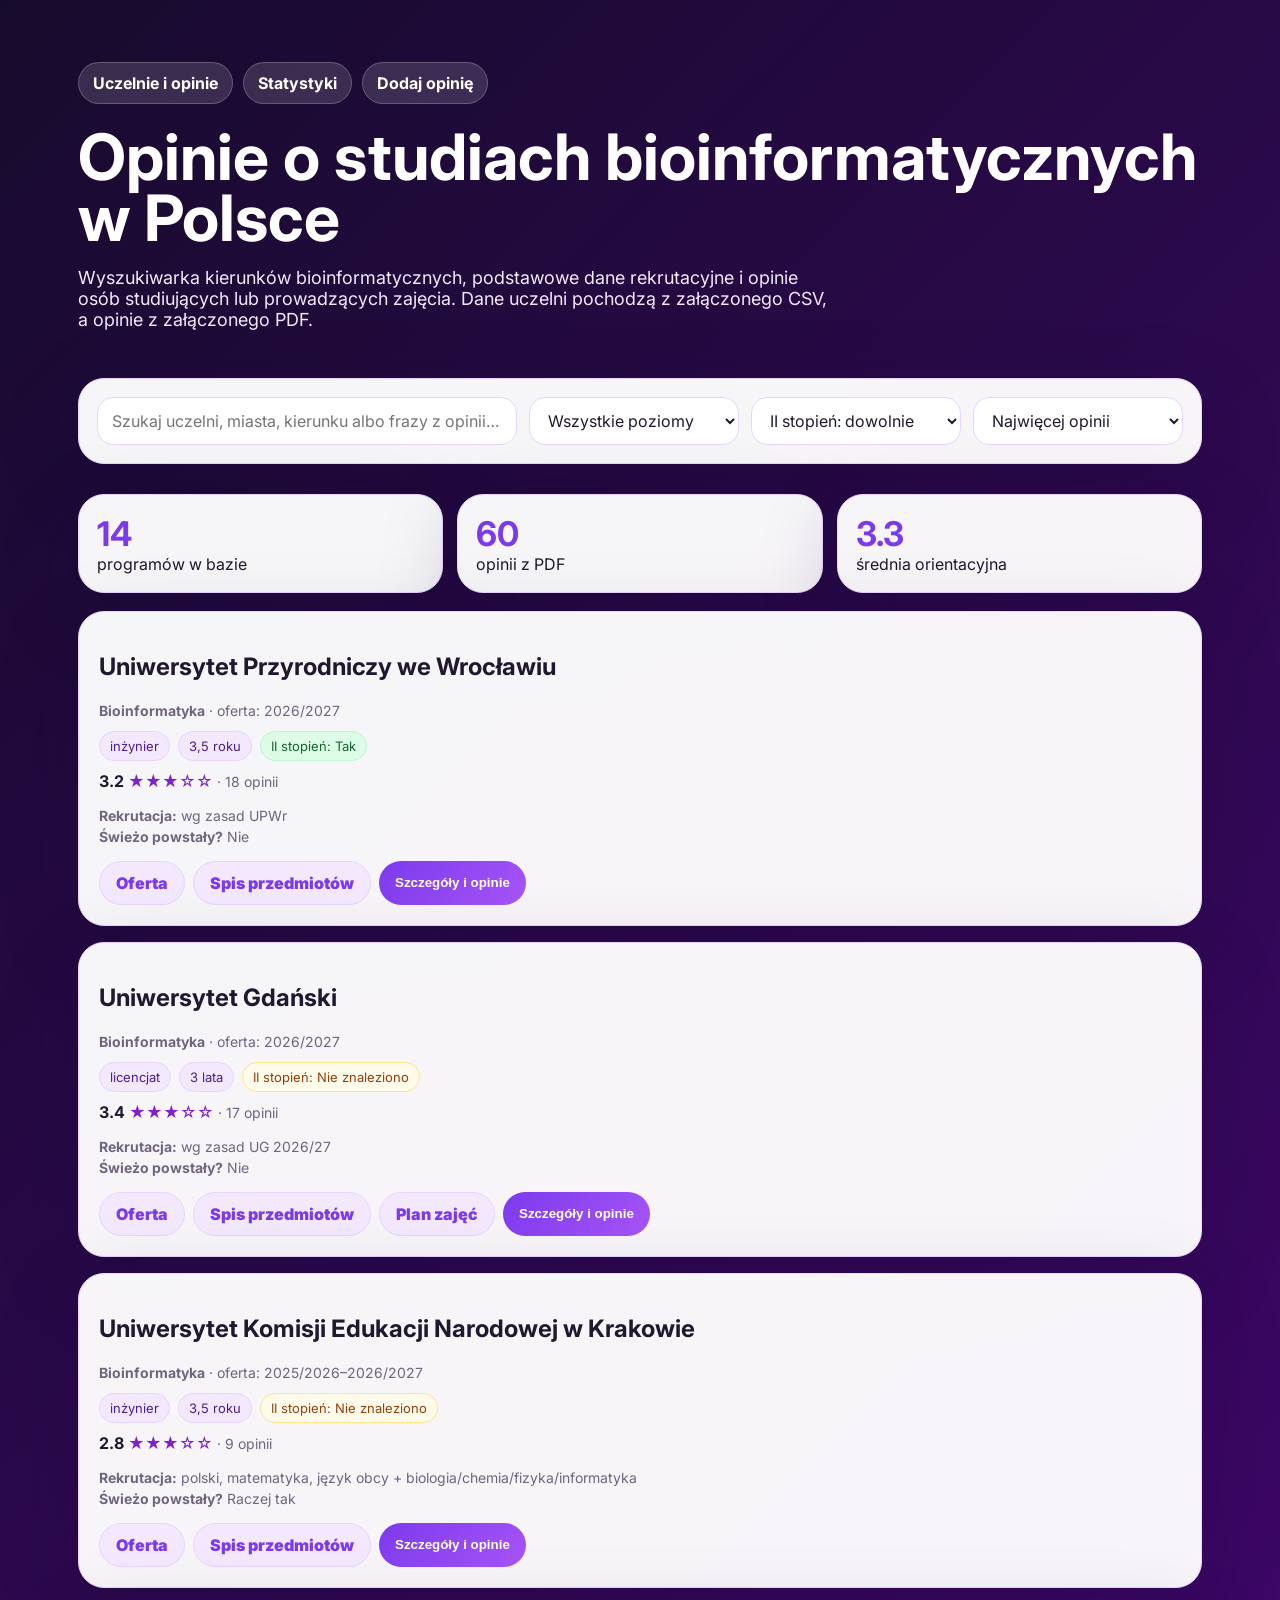
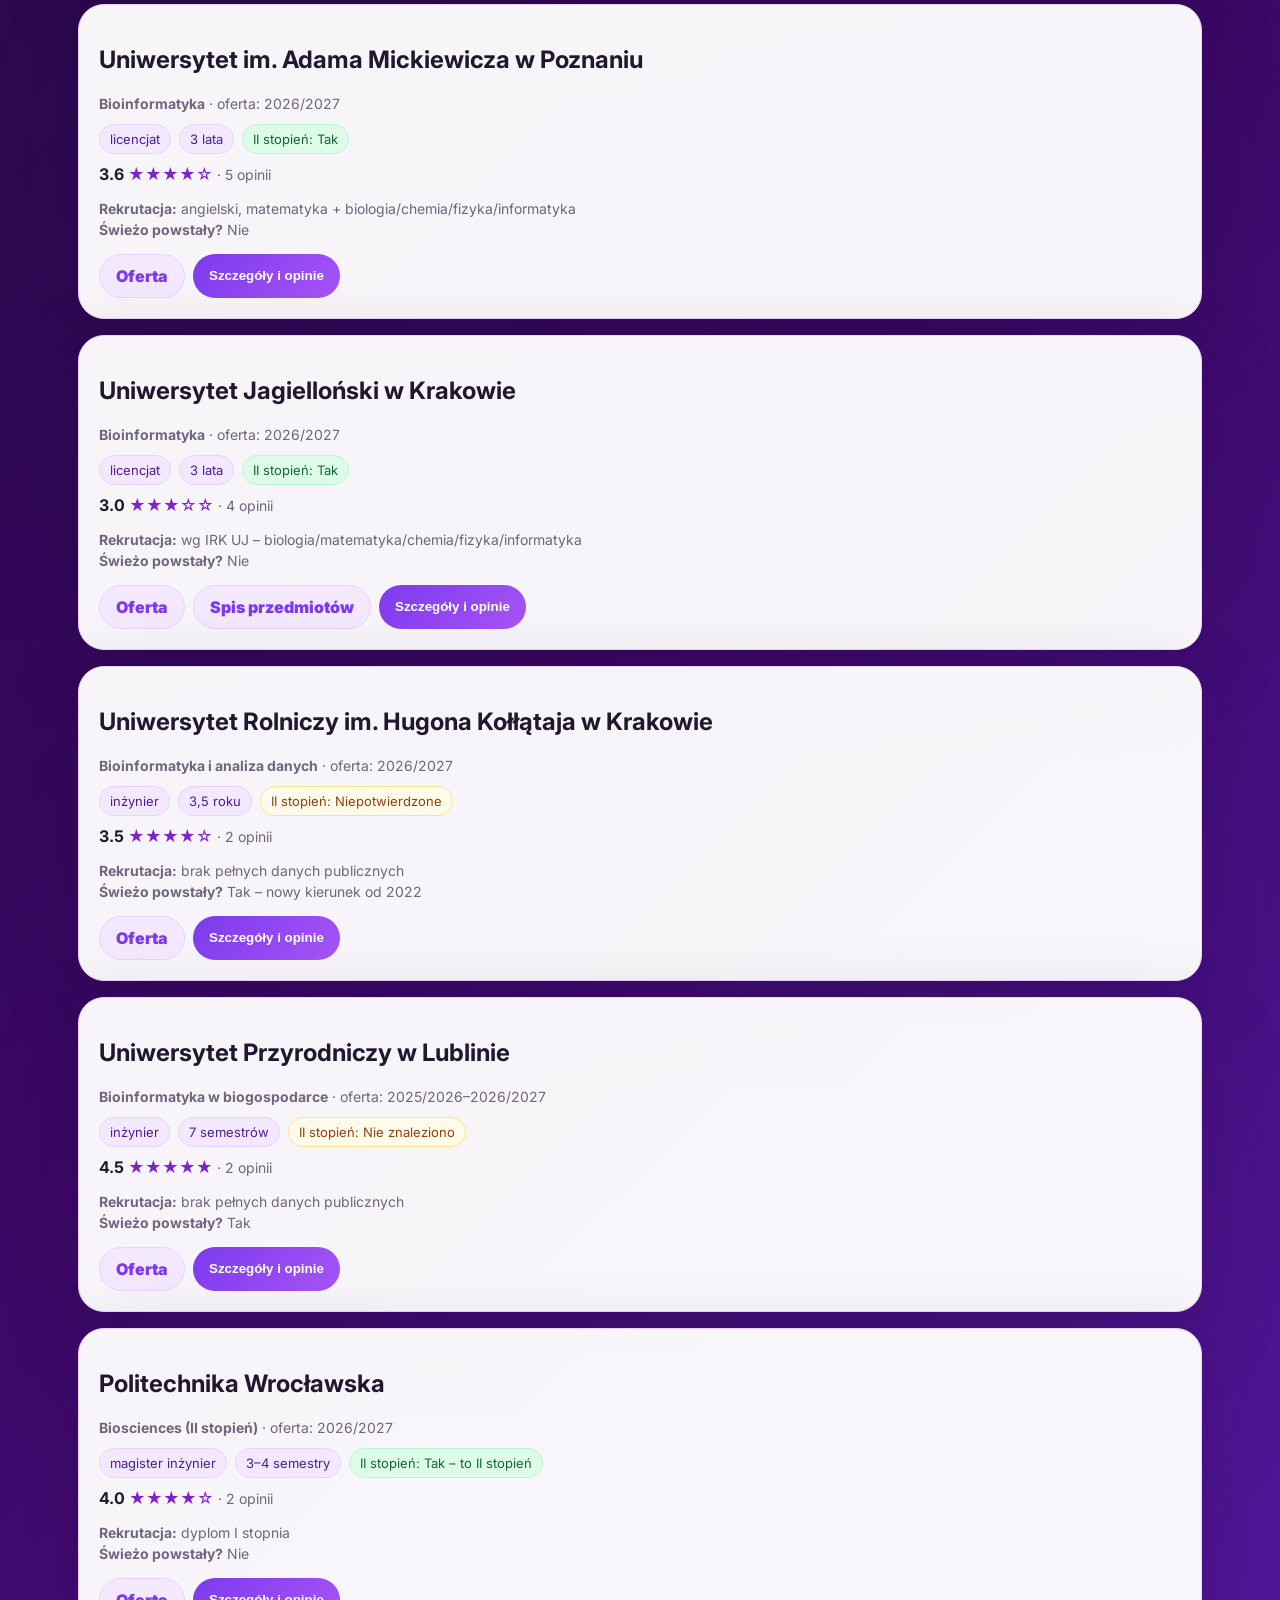
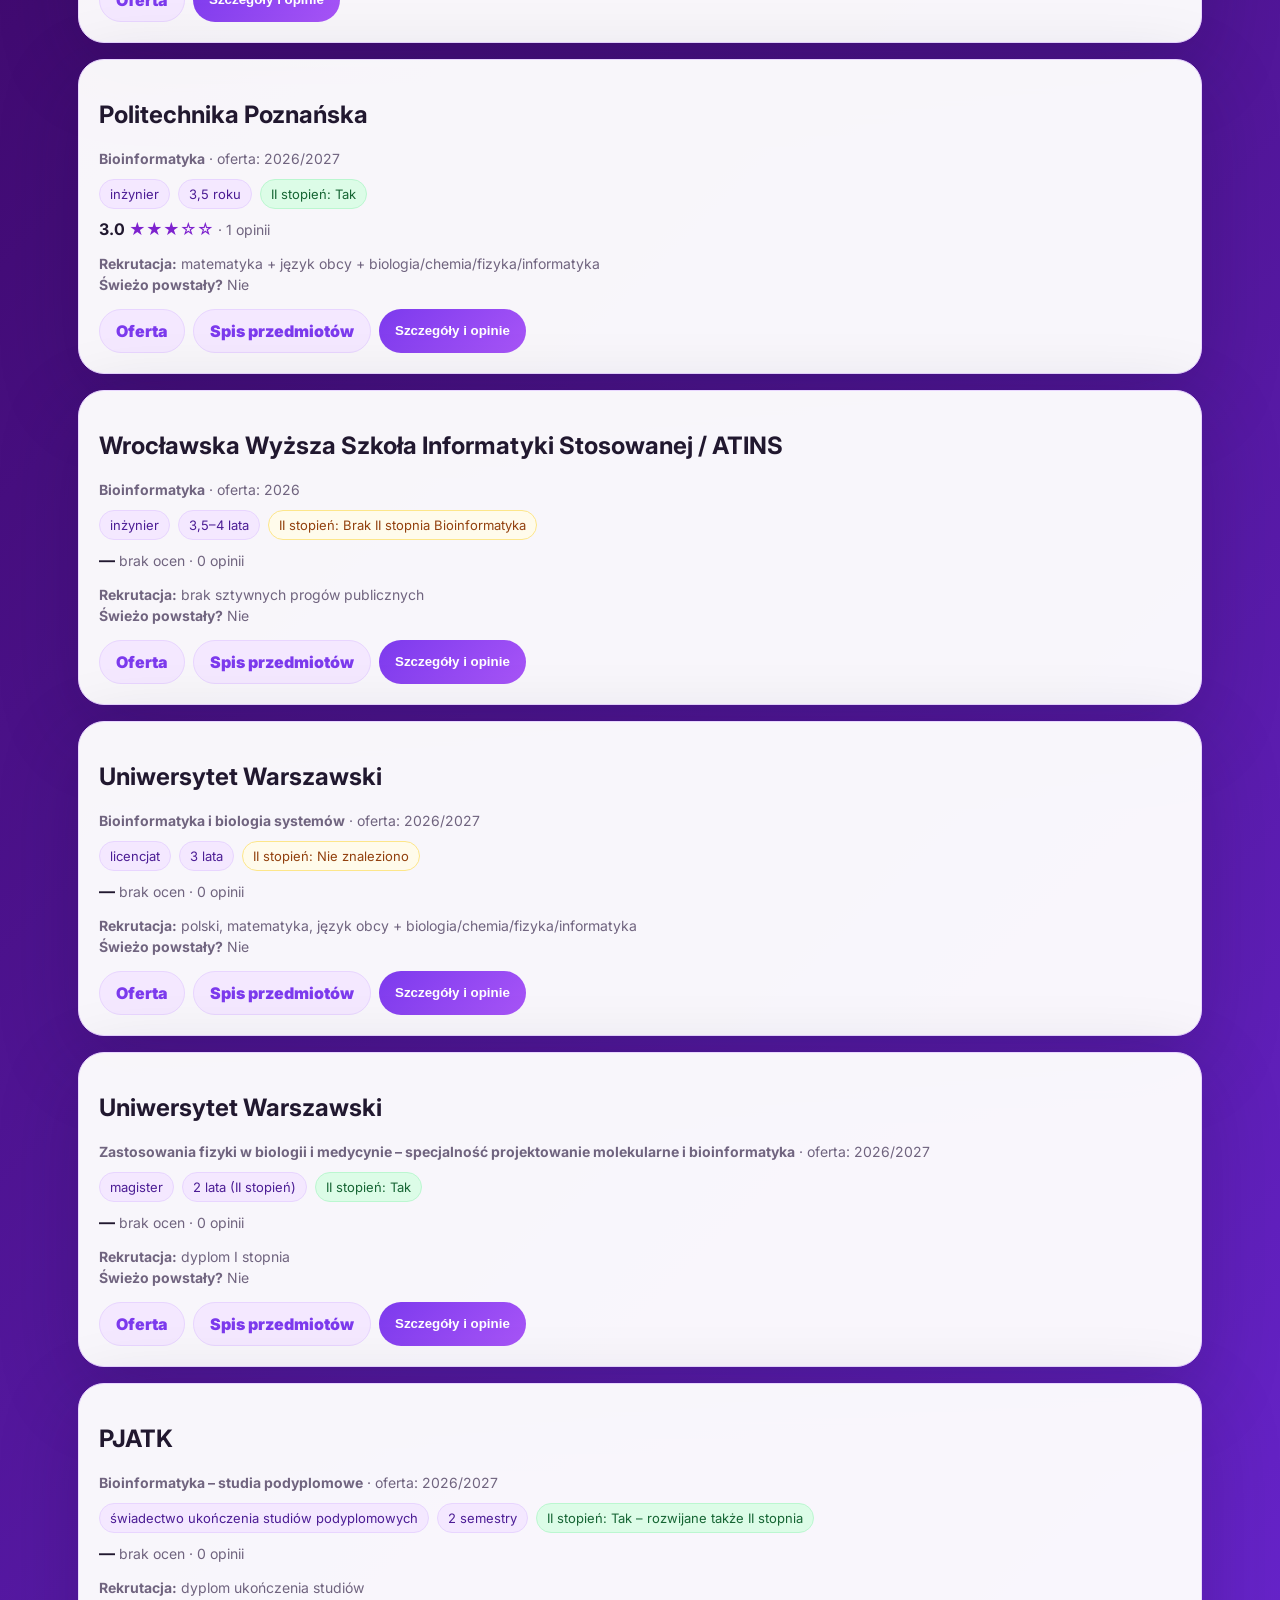
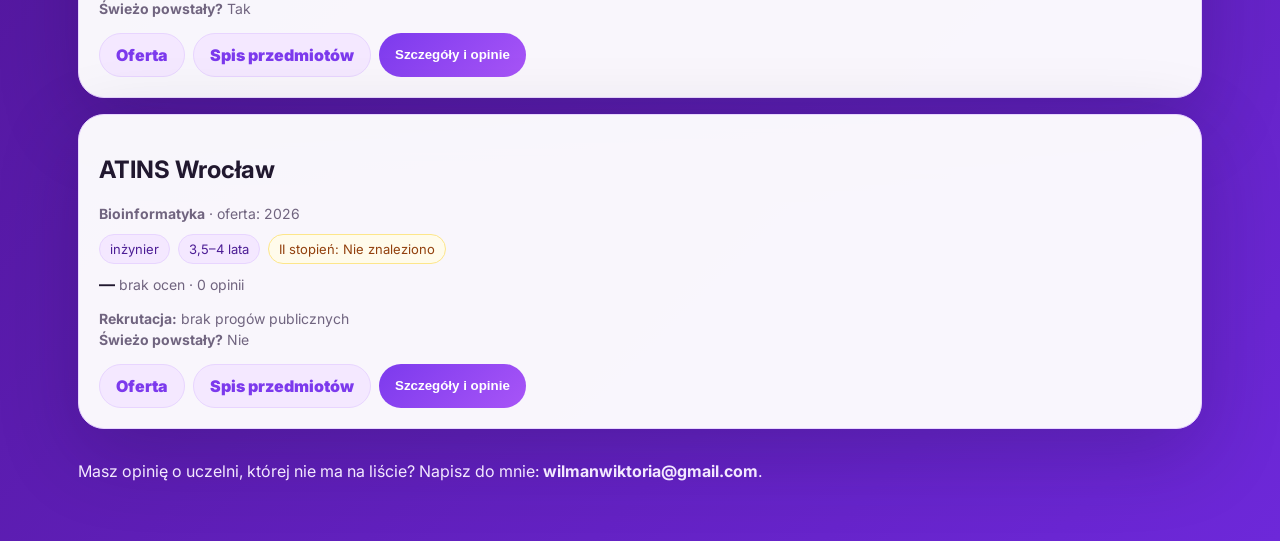
==== docs/index.html @ d1dfbd6d "Add files via upload" ====
<!doctype html><html lang="pl"><head><meta charset="utf-8"><meta name="viewport" content="width=device-width,initial-scale=1"><title>Opinie o bioinformatyce w Polsce</title><link rel="preconnect" href="https://fonts.googleapis.com"><link rel="preconnect" href="https://fonts.gstatic.com" crossorigin><link href="https://fonts.googleapis.com/css2?family=Inter:wght@400;700;800;900&display=swap" rel="stylesheet"><style>
:root{--bg:#170b2d;--bg2:#241044;--card:#fff;--text:#21182f;--muted:#70647f;--primary:#7c3aed;--primary2:#a855f7;--soft:#f4e8ff;--soft2:#ead5ff;--border:#e8d5ff;--good:#166534;--warn:#92400e}*{box-sizing:border-box}body{margin:0;font-family:Inter,system-ui,-apple-system,Segoe UI,sans-serif;background:linear-gradient(135deg,var(--bg),#3b0764 42%,#6d28d9);color:var(--text)}a{color:var(--primary);font-weight:700;text-decoration:none}a:hover{text-decoration:underline}.wrap{max-width:1160px;margin:0 auto;padding:28px 18px}.hero{color:white;padding:34px 0 18px}.nav{display:flex;gap:10px;flex-wrap:wrap;align-items:center;margin-bottom:22px}.nav a{color:white;background:rgba(255,255,255,.14);border:1px solid rgba(255,255,255,.22);padding:10px 14px;border-radius:999px}.hero h1{font-size:clamp(32px,6vw,64px);line-height:.96;margin:0 0 14px}.hero p{max-width:760px;color:#f3e8ff;font-size:18px}.panel,.card{background:rgba(255,255,255,.96);border:1px solid var(--border);box-shadow:0 24px 80px rgba(24,8,48,.22);border-radius:26px}.panel{padding:18px;margin:12px 0 18px}.filters{display:grid;grid-template-columns:2fr 1fr 1fr 1fr;gap:12px}input,select,textarea{width:100%;border:1px solid var(--border);border-radius:16px;padding:12px 14px;background:white;color:var(--text);font:inherit}label{font-weight:800;margin:14px 0 6px;display:block}.btn,button{border:0;border-radius:999px;padding:11px 16px;background:linear-gradient(135deg,var(--primary),var(--primary2));color:white;font-weight:900;cursor:pointer}.ghost{background:var(--soft);color:var(--primary);border:1px solid var(--border)}.grid{display:grid;grid-template-columns:repeat(3,1fr);gap:14px}.stat{padding:18px}.stat b{font-size:34px;color:var(--primary)}.cards{display:grid;gap:16px}.card{padding:20px}.meta{display:flex;gap:8px;flex-wrap:wrap;margin:10px 0}.pill{background:var(--soft);border:1px solid var(--border);border-radius:999px;padding:6px 10px;font-size:13px;color:#4c1d95}.good{color:var(--good);background:#dcfce7;border-color:#bbf7d0}.warn{color:var(--warn);background:#fffbeb;border-color:#fde68a}.small{color:var(--muted);font-size:14px;line-height:1.45}.links{display:flex;gap:8px;flex-wrap:wrap;margin-top:12px}.details{display:none;margin-top:14px;border-top:1px dashed var(--border);padding-top:14px}.review{background:#faf5ff;border:1px solid var(--border);border-radius:18px;padding:14px;margin:10px 0}.review p{white-space:pre-wrap;line-height:1.55}.stars{color:#7e22ce}.empty{padding:24px;text-align:center;color:var(--muted)}table{width:100%;border-collapse:collapse;background:white;border-radius:18px;overflow:hidden}td,th{padding:10px;border-bottom:1px solid var(--border);text-align:left;vertical-align:top}.notice{background:#faf5ff;border:1px solid var(--border);border-radius:18px;padding:14px;line-height:1.5}.footer{color:#f3e8ff;margin:32px 0}@media(max-width:820px){.filters,.grid{grid-template-columns:1fr}.hero h1{font-size:38px}}
</style></head><body><div class="wrap"><header class="hero"><nav class="nav"><a href="index.html">Uczelnie i opinie</a><a href="stats.html">Statystyki</a><a href="submit.html">Dodaj opinię</a></nav><h1>Opinie o studiach bioinformatycznych w Polsce</h1><p>Wyszukiwarka kierunków bioinformatycznych, podstawowe dane rekrutacyjne i opinie osób studiujących lub prowadzących zajęcia. Dane uczelni pochodzą z załączonego CSV, a opinie z załączonego PDF.</p></header><section class="panel"><div class="filters"><input id="q" placeholder="Szukaj uczelni, miasta, kierunku albo frazy z opinii…"><select id="level"><option value="">Wszystkie poziomy</option><option>licencjat</option><option>inżynier</option><option>magister</option><option>podyplomowe</option></select><select id="second"><option value="">II stopień: dowolnie</option><option value="tak">Jest II stopień</option><option value="nie">Brak / nie znaleziono</option></select><select id="sort"><option value="reviews">Najwięcej opinii</option><option value="rating">Najwyższa średnia</option><option value="name">Alfabetycznie</option></select></div></section><section class="grid" id="top"></section><section class="cards" id="cards"></section><footer class="footer">Masz opinię o uczelni, której nie ma na liście? Napisz do mnie: <strong>wilmanwiktoria@gmail.com</strong>.</footer></div><script>
const $=s=>document.querySelector(s);let universities=[],reviews=[];
function stars(n){if(!n)return '<span class=small>brak ocen</span>';return '<span class=stars>'+Array.from({length:5},(_,i)=>i<Math.round(n)?'★':'☆').join('')+'</span>'}
function isSecond(v){return String(v||'').toLowerCase().startsWith('tak')}
function link(url,label){return url?`<a class="btn ghost" target="_blank" rel="noopener" href="${url}">${label}</a>`:''}
function statsFor(u){let aliases=[u.Uczelnia]; if(u.Uczelnia.includes('ATINS')) aliases.push('ATINS Wrocław','Wrocławska Wyższa Szkoła Informatyki Stosowanej / ATINS'); if(u.Uczelnia==='PJATK') aliases.push('Podyplomowe PJATK'); const items=reviews.filter(r=>aliases.includes(r.university)); const nums=items.map(x=>Number(x.rating)).filter(Boolean); return {items, avg: nums.length?nums.reduce((a,b)=>a+b,0)/nums.length:null}}
function renderStats(){const rs=reviews.map(x=>Number(x.rating)).filter(Boolean);const avg=rs.length?(rs.reduce((a,b)=>a+b,0)/rs.length).toFixed(1):'—';$('#top').innerHTML=`<div class="panel stat"><b>${universities.length}</b><br>programów w bazie</div><div class="panel stat"><b>${reviews.length}</b><br>opinii z PDF</div><div class="panel stat"><b>${avg}</b><br>średnia orientacyjna</div>`}
function render(){const q=$('#q').value.toLowerCase().trim(), lvl=$('#level').value.toLowerCase(), sec=$('#second').value, sort=$('#sort').value;let list=universities.map(u=>({...u,_stats:statsFor(u)})).filter(u=>{const text=JSON.stringify(u).toLowerCase()+' '+u._stats.items.map(r=>r.comment).join(' ').toLowerCase();if(q&&!text.includes(q))return false;if(lvl&&!String(u['Tytuł po ukończeniu']).toLowerCase().includes(lvl)&&!String(u['Pełny tytuł kierunku']).toLowerCase().includes(lvl))return false;if(sec==='tak'&&!isSecond(u['Czy jest II stopień na tej samej uczelni?']))return false;if(sec==='nie'&&isSecond(u['Czy jest II stopień na tej samej uczelni?']))return false;return true});list.sort((a,b)=>sort==='name'?a.Uczelnia.localeCompare(b.Uczelnia,'pl'):sort==='rating'?((b._stats.avg||0)-(a._stats.avg||0)):b._stats.items.length-a._stats.items.length);$('#cards').innerHTML=list.length?list.map(card).join(''):'<div class="panel empty">Brak wyników dla tych filtrów.</div>';document.querySelectorAll('[data-toggle]').forEach(btn=>btn.onclick=()=>{const el=document.getElementById(btn.dataset.toggle);el.style.display=el.style.display==='block'?'none':'block'})}
function card(u){const st=u._stats,id='d-'+u.id;return `<article class="card"><h2>${u.Uczelnia}</h2><div class="small"><b>${u['Pełny tytuł kierunku']||'—'}</b> · oferta: ${u['Rok oferty']||'—'}</div><div class="meta"><span class="pill">${u['Tytuł po ukończeniu']||'—'}</span><span class="pill">${u['Czas trwania']||'—'}</span><span class="pill ${isSecond(u['Czy jest II stopień na tej samej uczelni?'])?'good':'warn'}">II stopień: ${u['Czy jest II stopień na tej samej uczelni?']||'—'}</span></div><div><b>${st.avg?st.avg.toFixed(1):'—'}</b> ${stars(st.avg)} <span class="small">· ${st.items.length} opinii</span></div><p class="small"><b>Rekrutacja:</b> ${u['Wymagane przedmioty maturalne / rekrutacja']||'—'}<br><b>Świeżo powstały?</b> ${u['Czy kierunek świeżo-powstały?']||'—'}</p><div class="links">${link(u['Link do pełnej oferty'],'Oferta')}${link(u['Link do spisu przedmiotów'],'Spis przedmiotów')}${link(u['Link do planu zajęć'],'Plan zajęć')}<button data-toggle="${id}">Szczegóły i opinie</button></div><div class="details" id="${id}"><table><tr><th>Czas trwania</th><td>${u['Czas trwania']||'—'}</td></tr><tr><th>Tytuł po ukończeniu</th><td>${u['Tytuł po ukończeniu']||'—'}</td></tr><tr><th>Przedmioty maturalne / rekrutacja</th><td>${u['Wymagane przedmioty maturalne / rekrutacja']||'—'}</td></tr></table>${st.items.length?st.items.map(r=>`<div class="review"><strong>${r.rating||'—'}/5</strong> <span class="small">${r.year?'· '+r.year:''} ${r.level?'· '+r.level:''}</span><p>${r.comment}</p></div>`).join(''):'<p class="small">Brak opinii — dodaj pierwszą.</p>'}</div></article>`}
async function init(){const [u,r]=await Promise.all([fetch('universities.json').then(x=>x.json()),fetch('reviews.json').then(x=>x.json())]);universities=u.universities||[];reviews=r.reviews||[];renderStats();render();['q','level','second','sort'].forEach(id=>$('#'+id).addEventListener('input',render))}init().catch(e=>{$('#cards').innerHTML='<div class="panel empty">Nie udało się wczytać danych. Uruchom przez GitHub Pages albo lokalny serwer.</div>';console.error(e)});
</script></body></html>
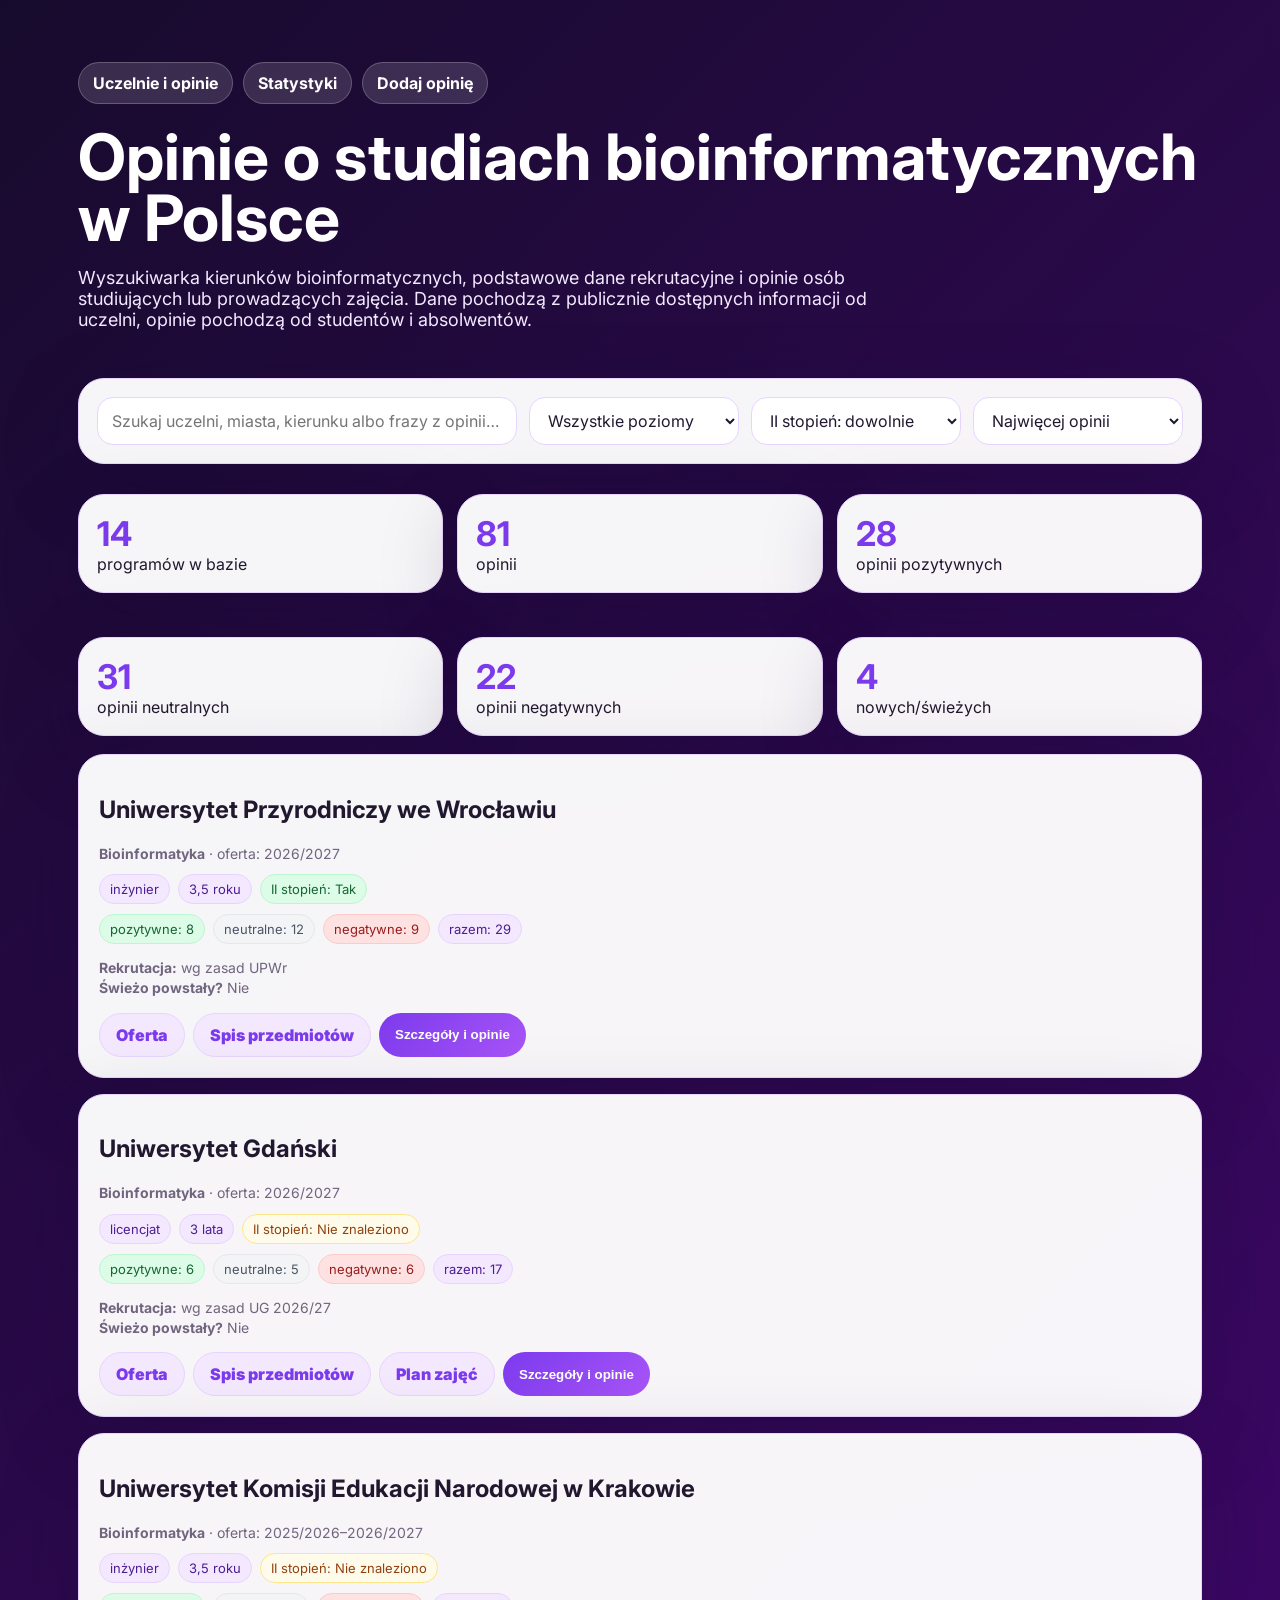
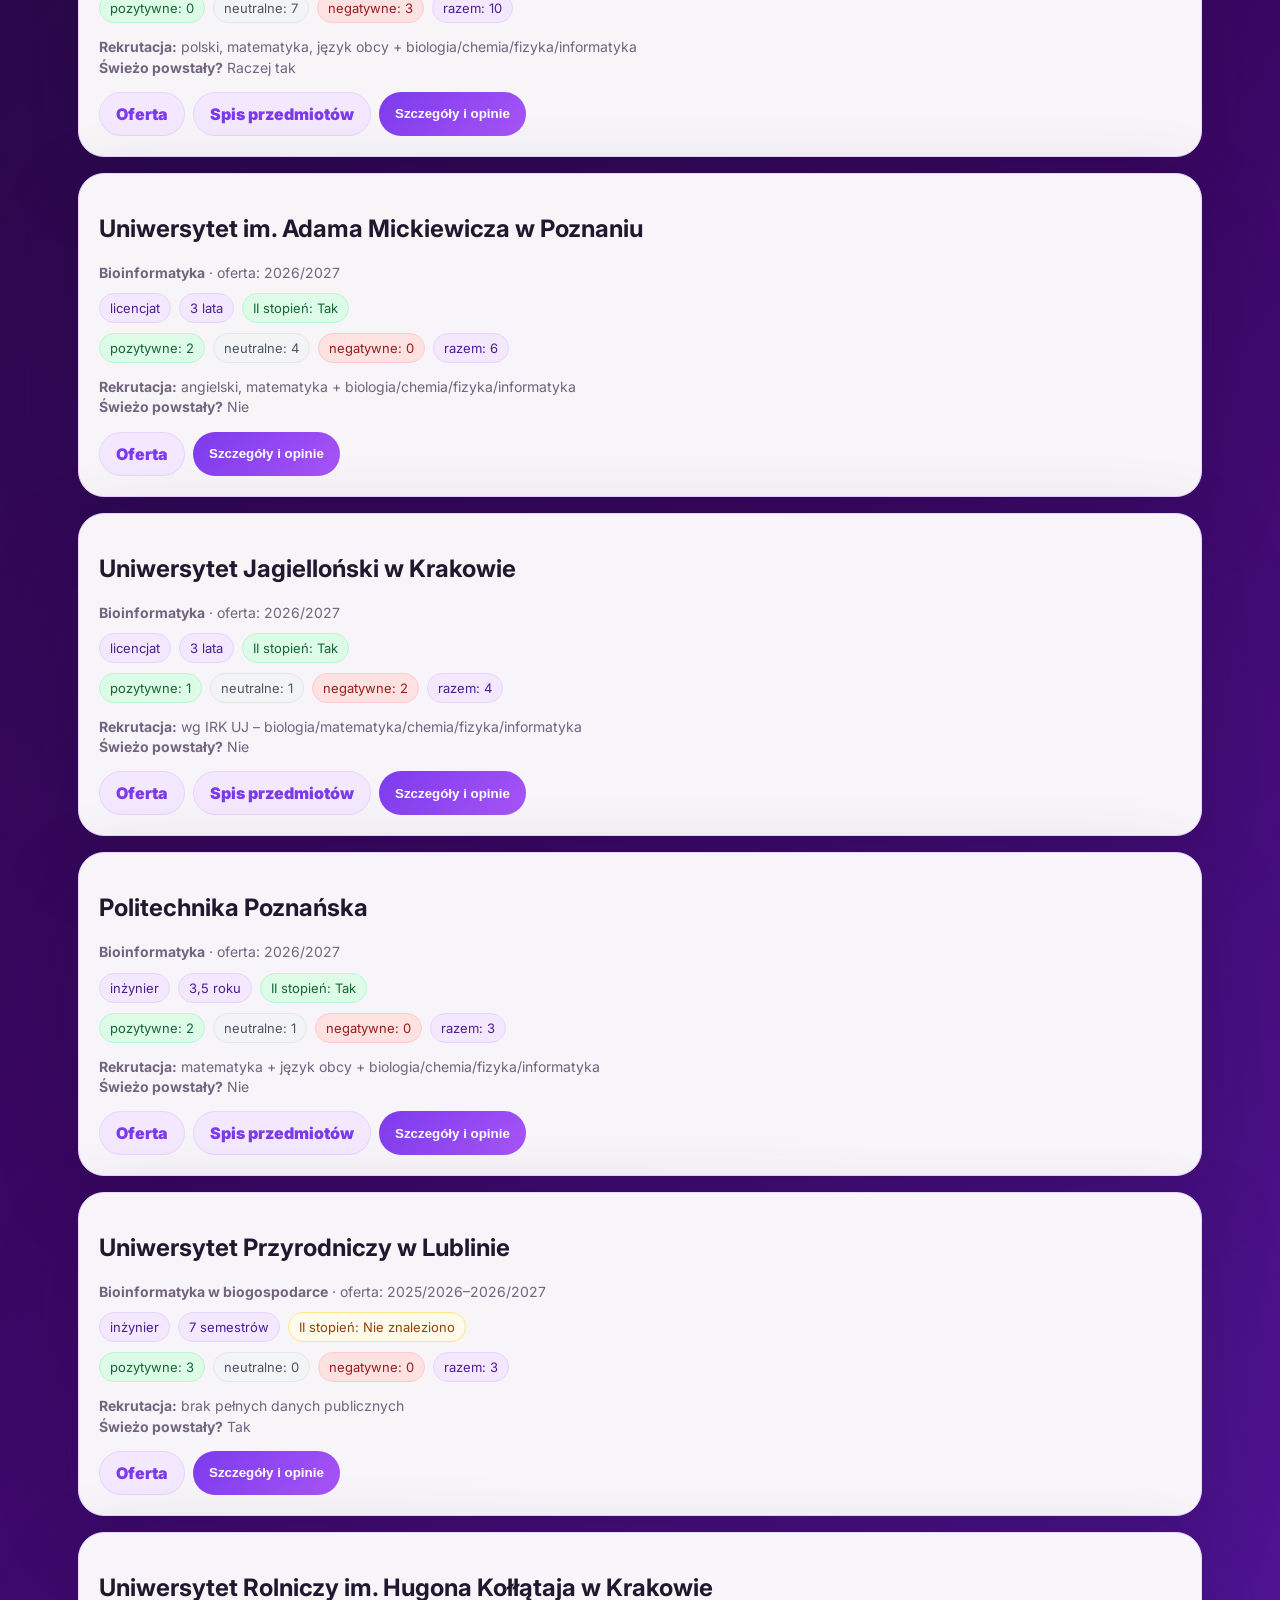
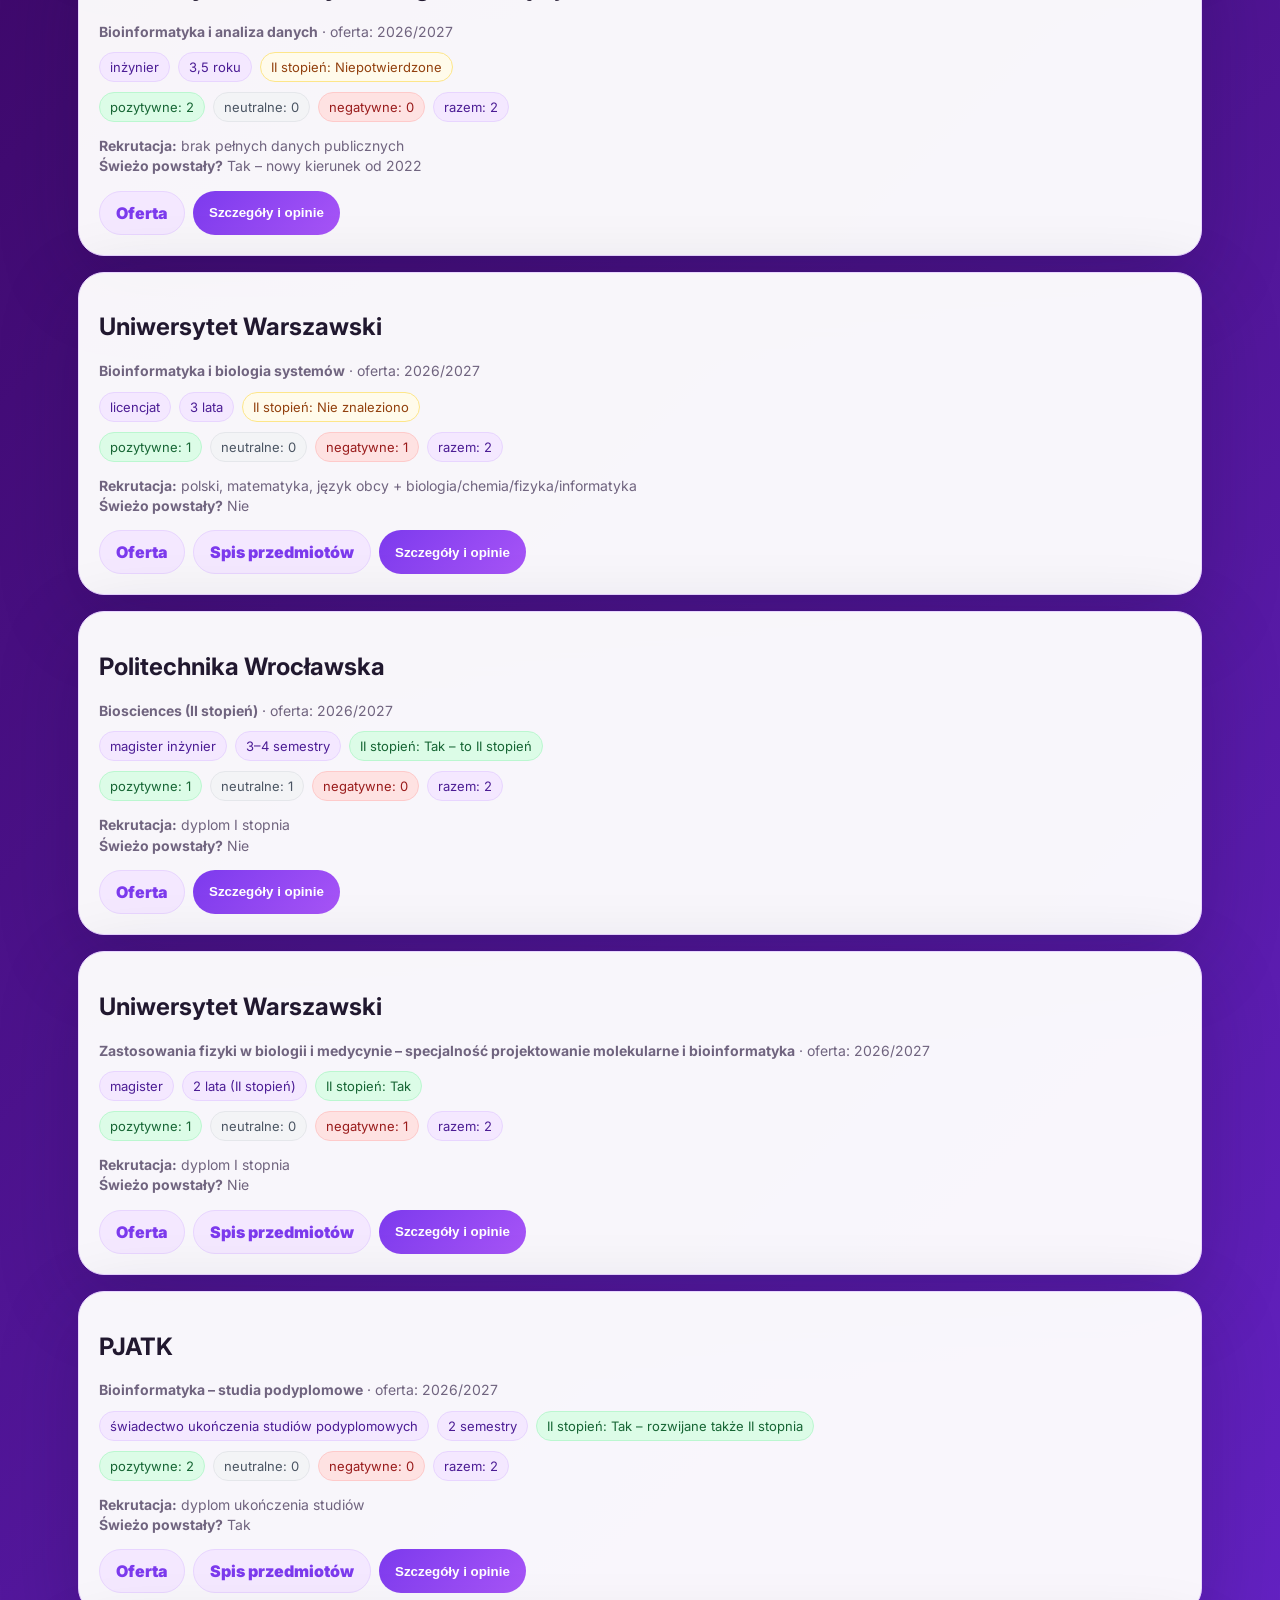
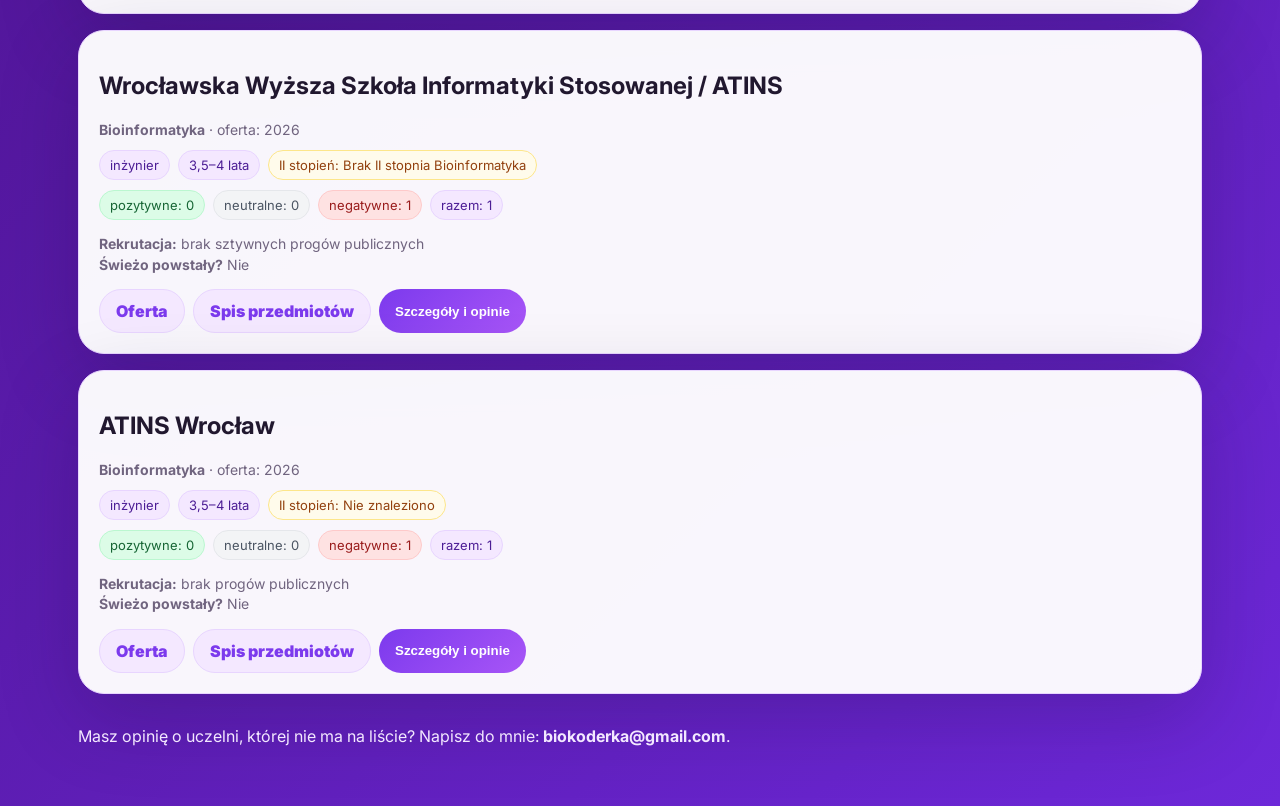
==== commit 35470aff: "Add files via upload" ====
--- a/docs/index.html
+++ b/docs/index.html
@@ -1,13 +1,15 @@
 <!doctype html><html lang="pl"><head><meta charset="utf-8"><meta name="viewport" content="width=device-width,initial-scale=1"><title>Opinie o bioinformatyce w Polsce</title><link rel="preconnect" href="https://fonts.googleapis.com"><link rel="preconnect" href="https://fonts.gstatic.com" crossorigin><link href="https://fonts.googleapis.com/css2?family=Inter:wght@400;700;800;900&display=swap" rel="stylesheet"><style>
-:root{--bg:#170b2d;--bg2:#241044;--card:#fff;--text:#21182f;--muted:#70647f;--primary:#7c3aed;--primary2:#a855f7;--soft:#f4e8ff;--soft2:#ead5ff;--border:#e8d5ff;--good:#166534;--warn:#92400e}*{box-sizing:border-box}body{margin:0;font-family:Inter,system-ui,-apple-system,Segoe UI,sans-serif;background:linear-gradient(135deg,var(--bg),#3b0764 42%,#6d28d9);color:var(--text)}a{color:var(--primary);font-weight:700;text-decoration:none}a:hover{text-decoration:underline}.wrap{max-width:1160px;margin:0 auto;padding:28px 18px}.hero{color:white;padding:34px 0 18px}.nav{display:flex;gap:10px;flex-wrap:wrap;align-items:center;margin-bottom:22px}.nav a{color:white;background:rgba(255,255,255,.14);border:1px solid rgba(255,255,255,.22);padding:10px 14px;border-radius:999px}.hero h1{font-size:clamp(32px,6vw,64px);line-height:.96;margin:0 0 14px}.hero p{max-width:760px;color:#f3e8ff;font-size:18px}.panel,.card{background:rgba(255,255,255,.96);border:1px solid var(--border);box-shadow:0 24px 80px rgba(24,8,48,.22);border-radius:26px}.panel{padding:18px;margin:12px 0 18px}.filters{display:grid;grid-template-columns:2fr 1fr 1fr 1fr;gap:12px}input,select,textarea{width:100%;border:1px solid var(--border);border-radius:16px;padding:12px 14px;background:white;color:var(--text);font:inherit}label{font-weight:800;margin:14px 0 6px;display:block}.btn,button{border:0;border-radius:999px;padding:11px 16px;background:linear-gradient(135deg,var(--primary),var(--primary2));color:white;font-weight:900;cursor:pointer}.ghost{background:var(--soft);color:var(--primary);border:1px solid var(--border)}.grid{display:grid;grid-template-columns:repeat(3,1fr);gap:14px}.stat{padding:18px}.stat b{font-size:34px;color:var(--primary)}.cards{display:grid;gap:16px}.card{padding:20px}.meta{display:flex;gap:8px;flex-wrap:wrap;margin:10px 0}.pill{background:var(--soft);border:1px solid var(--border);border-radius:999px;padding:6px 10px;font-size:13px;color:#4c1d95}.good{color:var(--good);background:#dcfce7;border-color:#bbf7d0}.warn{color:var(--warn);background:#fffbeb;border-color:#fde68a}.small{color:var(--muted);font-size:14px;line-height:1.45}.links{display:flex;gap:8px;flex-wrap:wrap;margin-top:12px}.details{display:none;margin-top:14px;border-top:1px dashed var(--border);padding-top:14px}.review{background:#faf5ff;border:1px solid var(--border);border-radius:18px;padding:14px;margin:10px 0}.review p{white-space:pre-wrap;line-height:1.55}.stars{color:#7e22ce}.empty{padding:24px;text-align:center;color:var(--muted)}table{width:100%;border-collapse:collapse;background:white;border-radius:18px;overflow:hidden}td,th{padding:10px;border-bottom:1px solid var(--border);text-align:left;vertical-align:top}.notice{background:#faf5ff;border:1px solid var(--border);border-radius:18px;padding:14px;line-height:1.5}.footer{color:#f3e8ff;margin:32px 0}@media(max-width:820px){.filters,.grid{grid-template-columns:1fr}.hero h1{font-size:38px}}
-</style></head><body><div class="wrap"><header class="hero"><nav class="nav"><a href="index.html">Uczelnie i opinie</a><a href="stats.html">Statystyki</a><a href="submit.html">Dodaj opinię</a></nav><h1>Opinie o studiach bioinformatycznych w Polsce</h1><p>Wyszukiwarka kierunków bioinformatycznych, podstawowe dane rekrutacyjne i opinie osób studiujących lub prowadzących zajęcia. Dane uczelni pochodzą z załączonego CSV, a opinie z załączonego PDF.</p></header><section class="panel"><div class="filters"><input id="q" placeholder="Szukaj uczelni, miasta, kierunku albo frazy z opinii…"><select id="level"><option value="">Wszystkie poziomy</option><option>licencjat</option><option>inżynier</option><option>magister</option><option>podyplomowe</option></select><select id="second"><option value="">II stopień: dowolnie</option><option value="tak">Jest II stopień</option><option value="nie">Brak / nie znaleziono</option></select><select id="sort"><option value="reviews">Najwięcej opinii</option><option value="rating">Najwyższa średnia</option><option value="name">Alfabetycznie</option></select></div></section><section class="grid" id="top"></section><section class="cards" id="cards"></section><footer class="footer">Masz opinię o uczelni, której nie ma na liście? Napisz do mnie: <strong>wilmanwiktoria@gmail.com</strong>.</footer></div><script>
+:root{--bg:#170b2d;--bg2:#241044;--card:#fff;--text:#21182f;--muted:#70647f;--primary:#7c3aed;--primary2:#a855f7;--soft:#f4e8ff;--soft2:#ead5ff;--border:#e8d5ff;--good:#166534;--warn:#92400e;--bad:#991b1b}*{box-sizing:border-box}body{margin:0;font-family:Inter,system-ui,-apple-system,Segoe UI,sans-serif;background:linear-gradient(135deg,var(--bg),#3b0764 42%,#6d28d9);color:var(--text)}a{color:var(--primary);font-weight:700;text-decoration:none}a:hover{text-decoration:underline}.wrap{max-width:1160px;margin:0 auto;padding:28px 18px}.hero{color:white;padding:34px 0 18px}.nav{display:flex;gap:10px;flex-wrap:wrap;align-items:center;margin-bottom:22px}.nav a{color:white;background:rgba(255,255,255,.14);border:1px solid rgba(255,255,255,.22);padding:10px 14px;border-radius:999px}.hero h1{font-size:clamp(32px,6vw,64px);line-height:.96;margin:0 0 14px}.hero p{max-width:820px;color:#f3e8ff;font-size:18px}.panel,.card{background:rgba(255,255,255,.96);border:1px solid var(--border);box-shadow:0 24px 80px rgba(24,8,48,.22);border-radius:26px}.panel{padding:18px;margin:12px 0 18px}.filters{display:grid;grid-template-columns:2fr 1fr 1fr 1fr;gap:12px}input,select,textarea{width:100%;border:1px solid var(--border);border-radius:16px;padding:12px 14px;background:white;color:var(--text);font:inherit}textarea{min-height:120px}label{font-weight:800;margin:14px 0 6px;display:block}.btn,button{border:0;border-radius:999px;padding:11px 16px;background:linear-gradient(135deg,var(--primary),var(--primary2));color:white;font-weight:900;cursor:pointer}.ghost{background:var(--soft);color:var(--primary);border:1px solid var(--border)}.grid{display:grid;grid-template-columns:repeat(3,1fr);gap:14px}.stat{padding:18px}.stat b{font-size:34px;color:var(--primary)}.cards{display:grid;gap:16px}.card{padding:20px}.meta{display:flex;gap:8px;flex-wrap:wrap;margin:10px 0}.pill{background:var(--soft);border:1px solid var(--border);border-radius:999px;padding:6px 10px;font-size:13px;color:#4c1d95}.good{color:var(--good);background:#dcfce7;border-color:#bbf7d0}.neutral{color:#4b5563;background:#f3f4f6;border-color:#e5e7eb}.bad{color:var(--bad);background:#fee2e2;border-color:#fecaca}.warn{color:var(--warn);background:#fffbeb;border-color:#fde68a}.small{color:var(--muted);font-size:14px;line-height:1.45}.links{display:flex;gap:8px;flex-wrap:wrap;margin-top:12px}.details{display:none;margin-top:14px;border-top:1px dashed var(--border);padding-top:14px}.review{background:#faf5ff;border:1px solid var(--border);border-radius:18px;padding:14px;margin:10px 0}.review p{white-space:pre-wrap;line-height:1.55}.empty{padding:24px;text-align:center;color:var(--muted)}table{width:100%;border-collapse:collapse;background:white;border-radius:18px;overflow:hidden}td,th{padding:10px;border-bottom:1px solid var(--border);text-align:left;vertical-align:top}.notice{background:#faf5ff;border:1px solid var(--border);border-radius:18px;padding:14px;line-height:1.5}.footer{color:#f3e8ff;margin:32px 0}@media(max-width:820px){.filters,.grid{grid-template-columns:1fr}.hero h1{font-size:38px}}
+</style></head><body><div class="wrap"><header class="hero"><nav class="nav"><a href="index.html">Uczelnie i opinie</a><a href="stats.html">Statystyki</a><a href="submit.html">Dodaj opinię</a></nav><h1>Opinie o studiach bioinformatycznych w Polsce</h1><p>Wyszukiwarka kierunków bioinformatycznych, podstawowe dane rekrutacyjne i opinie osób studiujących lub prowadzących zajęcia. Dane pochodzą z publicznie dostępnych informacji od uczelni, opinie pochodzą od studentów i absolwentów.</p></header><section class="panel"><div class="filters"><input id="q" placeholder="Szukaj uczelni, miasta, kierunku albo frazy z opinii…"><select id="level"><option value="">Wszystkie poziomy</option><option>licencjat</option><option>inżynier</option><option>magister</option><option>podyplomowe</option></select><select id="second"><option value="">II stopień: dowolnie</option><option value="tak">Jest II stopień</option><option value="nie">Brak / nie znaleziono</option></select><select id="sort"><option value="reviews">Najwięcej opinii</option><option value="positive">Najwięcej pozytywnych</option><option value="name">Alfabetycznie</option></select></div></section><section class="grid" id="top"></section><section class="cards" id="cards"></section><footer class="footer">Masz opinię o uczelni, której nie ma na liście? Napisz do mnie: <strong>biokoderka@gmail.com</strong>.</footer></div><script>
 const $=s=>document.querySelector(s);let universities=[],reviews=[];
-function stars(n){if(!n)return '<span class=small>brak ocen</span>';return '<span class=stars>'+Array.from({length:5},(_,i)=>i<Math.round(n)?'★':'☆').join('')+'</span>'}
 function isSecond(v){return String(v||'').toLowerCase().startsWith('tak')}
 function link(url,label){return url?`<a class="btn ghost" target="_blank" rel="noopener" href="${url}">${label}</a>`:''}
-function statsFor(u){let aliases=[u.Uczelnia]; if(u.Uczelnia.includes('ATINS')) aliases.push('ATINS Wrocław','Wrocławska Wyższa Szkoła Informatyki Stosowanej / ATINS'); if(u.Uczelnia==='PJATK') aliases.push('Podyplomowe PJATK'); const items=reviews.filter(r=>aliases.includes(r.university)); const nums=items.map(x=>Number(x.rating)).filter(Boolean); return {items, avg: nums.length?nums.reduce((a,b)=>a+b,0)/nums.length:null}}
-function renderStats(){const rs=reviews.map(x=>Number(x.rating)).filter(Boolean);const avg=rs.length?(rs.reduce((a,b)=>a+b,0)/rs.length).toFixed(1):'—';$('#top').innerHTML=`<div class="panel stat"><b>${universities.length}</b><br>programów w bazie</div><div class="panel stat"><b>${reviews.length}</b><br>opinii z PDF</div><div class="panel stat"><b>${avg}</b><br>średnia orientacyjna</div>`}
-function render(){const q=$('#q').value.toLowerCase().trim(), lvl=$('#level').value.toLowerCase(), sec=$('#second').value, sort=$('#sort').value;let list=universities.map(u=>({...u,_stats:statsFor(u)})).filter(u=>{const text=JSON.stringify(u).toLowerCase()+' '+u._stats.items.map(r=>r.comment).join(' ').toLowerCase();if(q&&!text.includes(q))return false;if(lvl&&!String(u['Tytuł po ukończeniu']).toLowerCase().includes(lvl)&&!String(u['Pełny tytuł kierunku']).toLowerCase().includes(lvl))return false;if(sec==='tak'&&!isSecond(u['Czy jest II stopień na tej samej uczelni?']))return false;if(sec==='nie'&&isSecond(u['Czy jest II stopień na tej samej uczelni?']))return false;return true});list.sort((a,b)=>sort==='name'?a.Uczelnia.localeCompare(b.Uczelnia,'pl'):sort==='rating'?((b._stats.avg||0)-(a._stats.avg||0)):b._stats.items.length-a._stats.items.length);$('#cards').innerHTML=list.length?list.map(card).join(''):'<div class="panel empty">Brak wyników dla tych filtrów.</div>';document.querySelectorAll('[data-toggle]').forEach(btn=>btn.onclick=()=>{const el=document.getElementById(btn.dataset.toggle);el.style.display=el.style.display==='block'?'none':'block'})}
-function card(u){const st=u._stats,id='d-'+u.id;return `<article class="card"><h2>${u.Uczelnia}</h2><div class="small"><b>${u['Pełny tytuł kierunku']||'—'}</b> · oferta: ${u['Rok oferty']||'—'}</div><div class="meta"><span class="pill">${u['Tytuł po ukończeniu']||'—'}</span><span class="pill">${u['Czas trwania']||'—'}</span><span class="pill ${isSecond(u['Czy jest II stopień na tej samej uczelni?'])?'good':'warn'}">II stopień: ${u['Czy jest II stopień na tej samej uczelni?']||'—'}</span></div><div><b>${st.avg?st.avg.toFixed(1):'—'}</b> ${stars(st.avg)} <span class="small">· ${st.items.length} opinii</span></div><p class="small"><b>Rekrutacja:</b> ${u['Wymagane przedmioty maturalne / rekrutacja']||'—'}<br><b>Świeżo powstały?</b> ${u['Czy kierunek świeżo-powstały?']||'—'}</p><div class="links">${link(u['Link do pełnej oferty'],'Oferta')}${link(u['Link do spisu przedmiotów'],'Spis przedmiotów')}${link(u['Link do planu zajęć'],'Plan zajęć')}<button data-toggle="${id}">Szczegóły i opinie</button></div><div class="details" id="${id}"><table><tr><th>Czas trwania</th><td>${u['Czas trwania']||'—'}</td></tr><tr><th>Tytuł po ukończeniu</th><td>${u['Tytuł po ukończeniu']||'—'}</td></tr><tr><th>Przedmioty maturalne / rekrutacja</th><td>${u['Wymagane przedmioty maturalne / rekrutacja']||'—'}</td></tr></table>${st.items.length?st.items.map(r=>`<div class="review"><strong>${r.rating||'—'}/5</strong> <span class="small">${r.year?'· '+r.year:''} ${r.level?'· '+r.level:''}</span><p>${r.comment}</p></div>`).join(''):'<p class="small">Brak opinii — dodaj pierwszą.</p>'}</div></article>`}
+function sentimentClass(s){s=String(s||'').toLowerCase(); return s.includes('pozy')?'good':s.includes('nega')?'bad':'neutral'}
+function sentimentLabel(s){return s||'neutralna'}
+function statsFor(u){let aliases=[u.Uczelnia]; if(u.Uczelnia.includes('ATINS')) aliases.push('ATINS Wrocław','Atins Wrocław','Wrocławska Wyższa Szkoła Informatyki Stosowanej / ATINS','Wrocławska Wyższa Szkoła Informatyki Stosowanej'); if(u.Uczelnia==='PJATK') aliases.push('Podyplomowe PJATK','PJATK'); if(u.Uczelnia==='Politechnika Wrocławska') aliases.push('Politechnika Wrocławska (II stopień)'); const items=reviews.filter(r=>aliases.includes(r.university) || (u.Uczelnia==='Uniwersytet Warszawski' && String(r.university).startsWith('Uniwersytet Warszawski'))); const counts={pozytywna:0,neutralna:0,negatywna:0}; items.forEach(r=>{counts[r.sentiment] = (counts[r.sentiment]||0)+1}); return {items,counts}}
+function allCounts(){const c={pozytywna:0,neutralna:0,negatywna:0};reviews.forEach(r=>{c[r.sentiment]=(c[r.sentiment]||0)+1});return c}
+function renderStats(){const c=allCounts();$('#top').innerHTML=`<div class="panel stat"><b>${universities.length}</b><br>programów w bazie</div><div class="panel stat"><b>${reviews.length}</b><br>opinii</div><div class="panel stat"><b>${c.pozytywna||0}</b><br>opinii pozytywnych</div><div class="panel stat"><b>${c.neutralna||0}</b><br>opinii neutralnych</div><div class="panel stat"><b>${c.negatywna||0}</b><br>opinii negatywnych</div><div class="panel stat"><b>${universities.filter(x=>String(x['Czy kierunek świeżo-powstały?']||'').toLowerCase().includes('tak')).length}</b><br>nowych/świeżych</div>`}
+function render(){const q=$('#q').value.toLowerCase().trim(), lvl=$('#level').value.toLowerCase(), sec=$('#second').value, sort=$('#sort').value;let list=universities.map(u=>({...u,_stats:statsFor(u)})).filter(u=>{const text=JSON.stringify(u).toLowerCase()+' '+u._stats.items.map(r=>r.comment).join(' ').toLowerCase();if(q&&!text.includes(q))return false;if(lvl&&!String(u['Tytuł po ukończeniu']).toLowerCase().includes(lvl)&&!String(u['Pełny tytuł kierunku']).toLowerCase().includes(lvl))return false;if(sec==='tak'&&!isSecond(u['Czy jest II stopień na tej samej uczelni?']))return false;if(sec==='nie'&&isSecond(u['Czy jest II stopień na tej samej uczelni?']))return false;return true});list.sort((a,b)=>sort==='name'?a.Uczelnia.localeCompare(b.Uczelnia,'pl'):sort==='positive'?((b._stats.counts.pozytywna||0)-(a._stats.counts.pozytywna||0)):b._stats.items.length-a._stats.items.length);$('#cards').innerHTML=list.length?list.map(card).join(''):'<div class="panel empty">Brak wyników dla tych filtrów.</div>';document.querySelectorAll('[data-toggle]').forEach(btn=>btn.onclick=()=>{const el=document.getElementById(btn.dataset.toggle);el.style.display=el.style.display==='block'?'none':'block'})}
+function card(u){const st=u._stats,id='d-'+u.id;return `<article class="card"><h2>${u.Uczelnia}</h2><div class="small"><b>${u['Pełny tytuł kierunku']||'—'}</b> · oferta: ${u['Rok oferty']||'—'}</div><div class="meta"><span class="pill">${u['Tytuł po ukończeniu']||'—'}</span><span class="pill">${u['Czas trwania']||'—'}</span><span class="pill ${isSecond(u['Czy jest II stopień na tej samej uczelni?'])?'good':'warn'}">II stopień: ${u['Czy jest II stopień na tej samej uczelni?']||'—'}</span></div><div class="meta"><span class="pill good">pozytywne: ${st.counts.pozytywna||0}</span><span class="pill neutral">neutralne: ${st.counts.neutralna||0}</span><span class="pill bad">negatywne: ${st.counts.negatywna||0}</span><span class="pill">razem: ${st.items.length}</span></div><p class="small"><b>Rekrutacja:</b> ${u['Wymagane przedmioty maturalne / rekrutacja']||'—'}<br><b>Świeżo powstały?</b> ${u['Czy kierunek świeżo-powstały?']||'—'}</p><div class="links">${link(u['Link do pełnej oferty'],'Oferta')}${link(u['Link do spisu przedmiotów'],'Spis przedmiotów')}${link(u['Link do planu zajęć'],'Plan zajęć')}<button data-toggle="${id}">Szczegóły i opinie</button></div><div class="details" id="${id}"><table><tr><th>Czas trwania</th><td>${u['Czas trwania']||'—'}</td></tr><tr><th>Tytuł po ukończeniu</th><td>${u['Tytuł po ukończeniu']||'—'}</td></tr><tr><th>II stopień na tej samej uczelni</th><td>${u['Czy jest II stopień na tej samej uczelni?']||'—'}</td></tr><tr><th>Rekrutacja</th><td>${u['Wymagane przedmioty maturalne / rekrutacja']||'—'}</td></tr><tr><th>Świeżo powstały?</th><td>${u['Czy kierunek świeżo-powstały?']||'—'}</td></tr></table>${st.items.length?st.items.map(r=>`<div class="review"><strong class="pill ${sentimentClass(r.sentiment)}">${sentimentLabel(r.sentiment)}</strong> <span class="small">${r.year?'· '+r.year:''} ${r.level?'· '+r.level:''}</span><p>${r.comment}</p></div>`).join(''):'<p class="small">Brak opinii — dodaj pierwszą.</p>'}</div></article>`}
 async function init(){const [u,r]=await Promise.all([fetch('universities.json').then(x=>x.json()),fetch('reviews.json').then(x=>x.json())]);universities=u.universities||[];reviews=r.reviews||[];renderStats();render();['q','level','second','sort'].forEach(id=>$('#'+id).addEventListener('input',render))}init().catch(e=>{$('#cards').innerHTML='<div class="panel empty">Nie udało się wczytać danych. Uruchom przez GitHub Pages albo lokalny serwer.</div>';console.error(e)});
 </script></body></html>
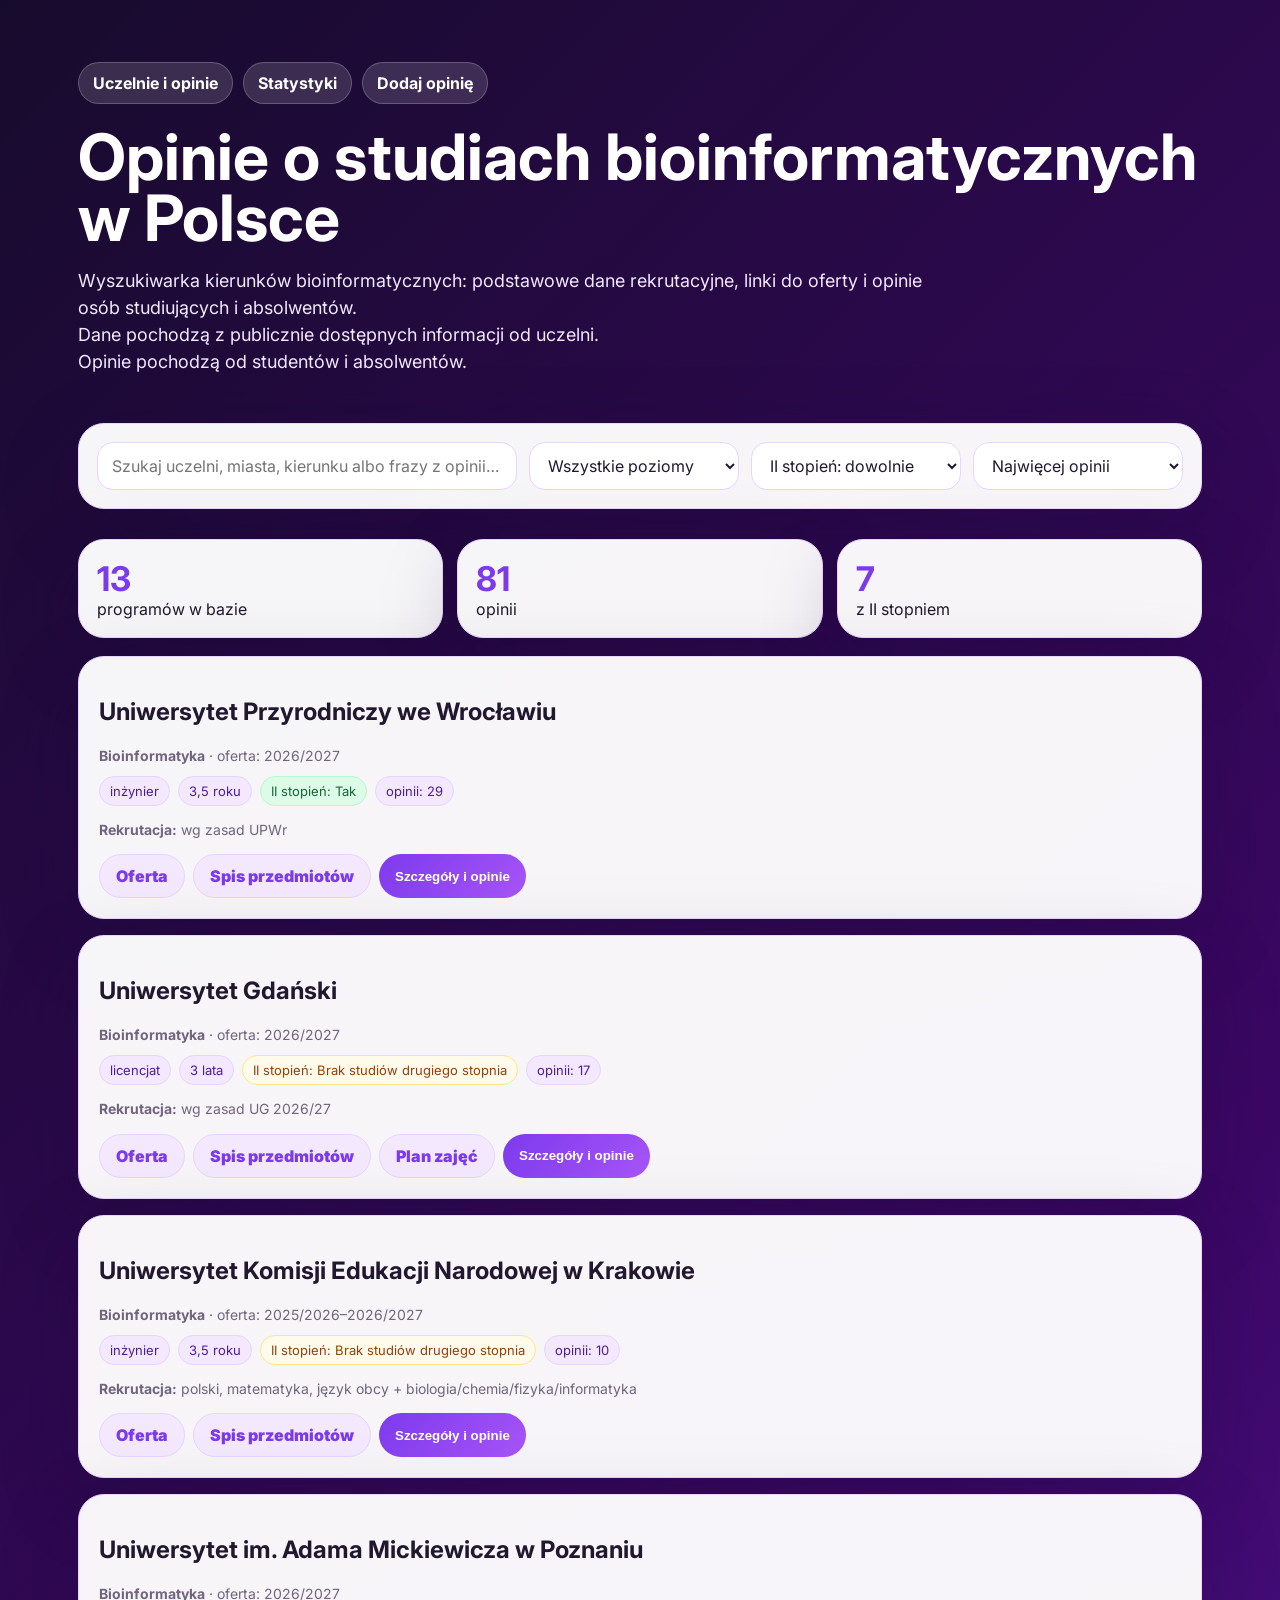
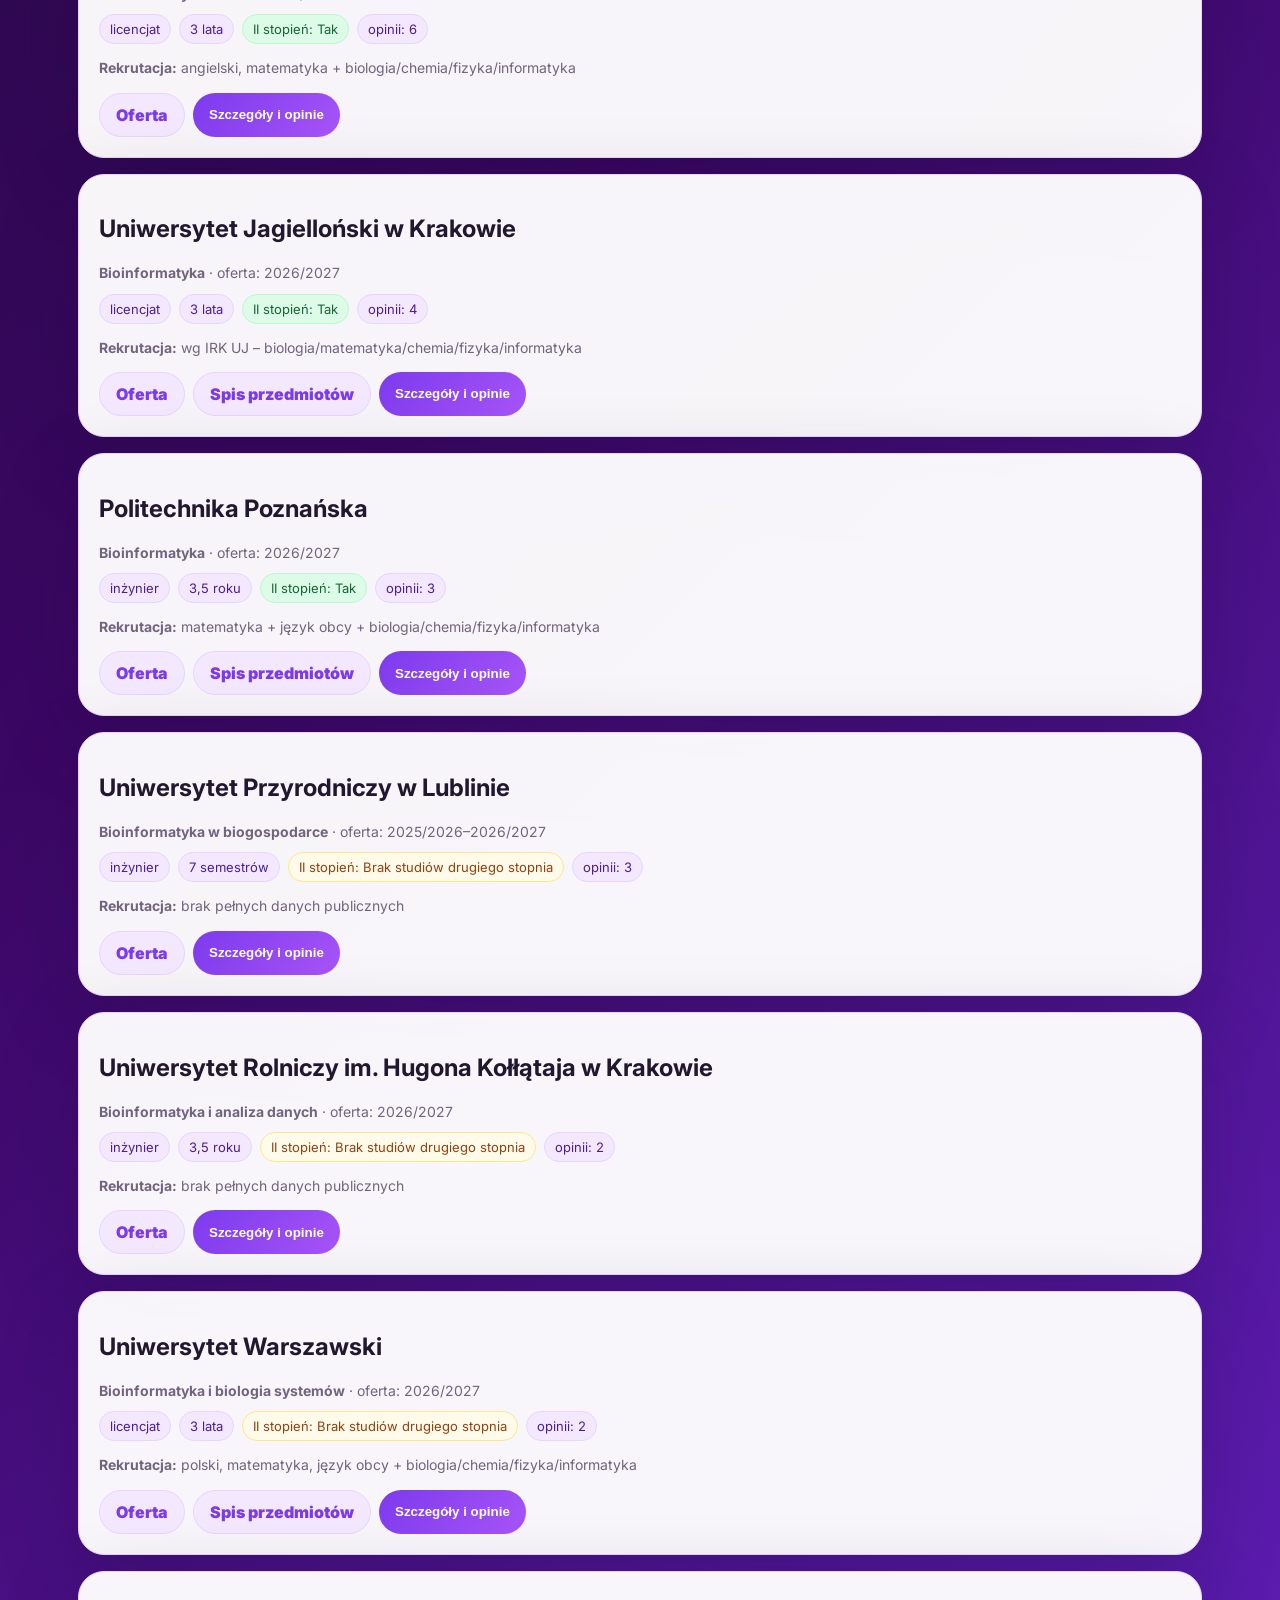
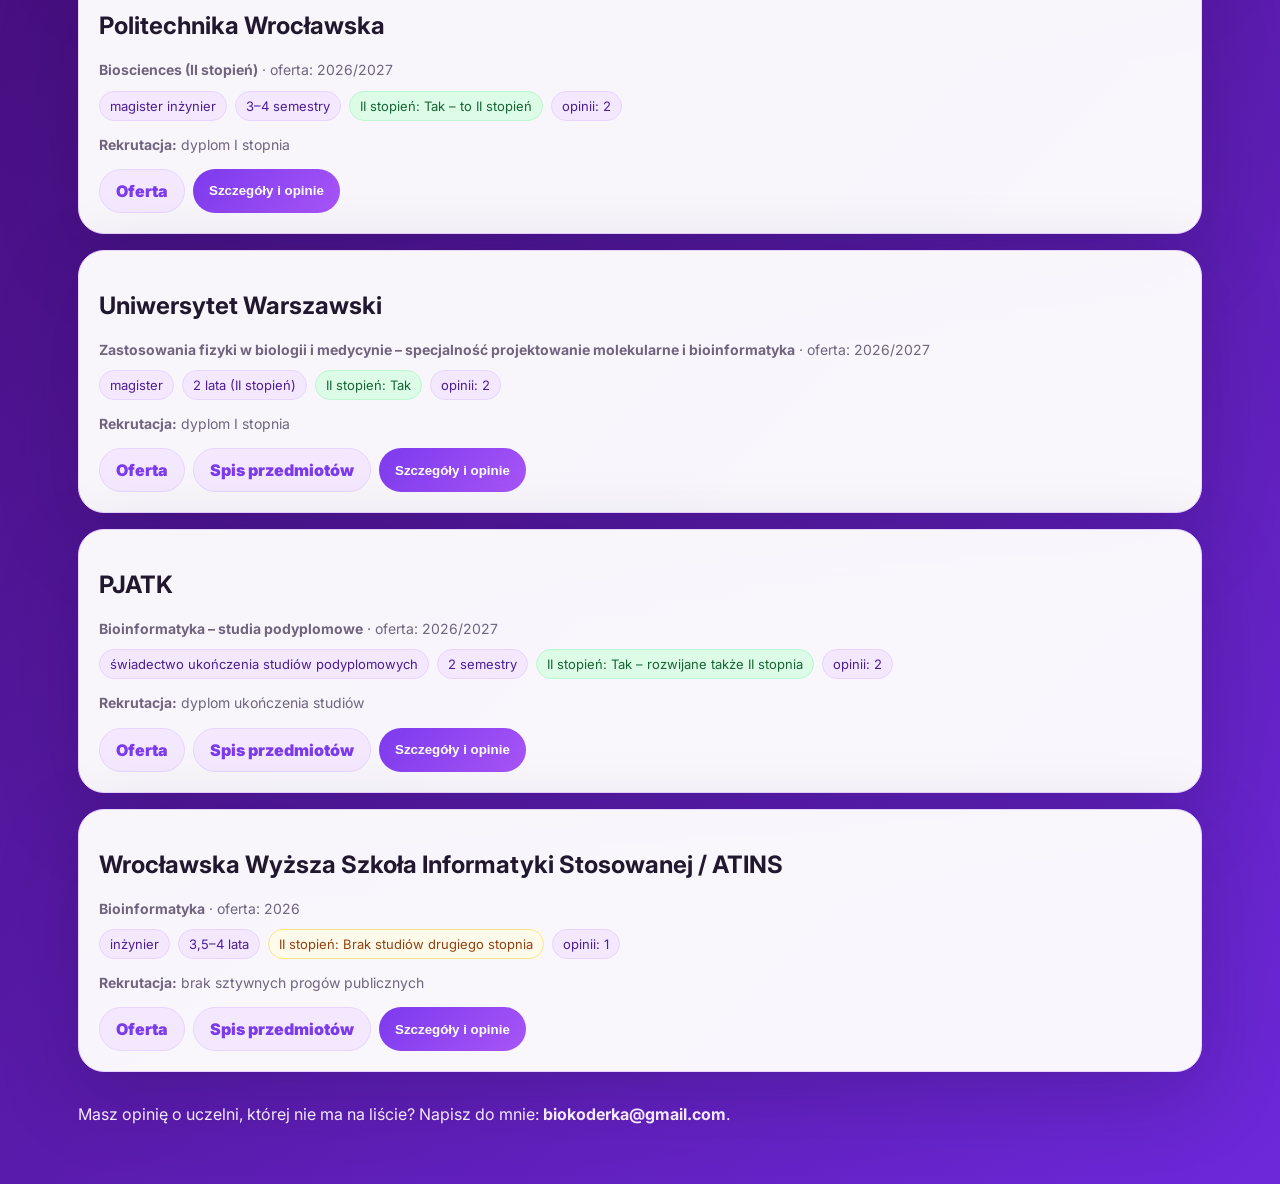
==== commit 2a9bcb10: "Add files via upload" ====
--- a/docs/index.html
+++ b/docs/index.html
@@ -1,15 +1,14 @@
-<!doctype html><html lang="pl"><head><meta charset="utf-8"><meta name="viewport" content="width=device-width,initial-scale=1"><title>Opinie o bioinformatyce w Polsce</title><link rel="preconnect" href="https://fonts.googleapis.com"><link rel="preconnect" href="https://fonts.gstatic.com" crossorigin><link href="https://fonts.googleapis.com/css2?family=Inter:wght@400;700;800;900&display=swap" rel="stylesheet"><style>
-:root{--bg:#170b2d;--bg2:#241044;--card:#fff;--text:#21182f;--muted:#70647f;--primary:#7c3aed;--primary2:#a855f7;--soft:#f4e8ff;--soft2:#ead5ff;--border:#e8d5ff;--good:#166534;--warn:#92400e;--bad:#991b1b}*{box-sizing:border-box}body{margin:0;font-family:Inter,system-ui,-apple-system,Segoe UI,sans-serif;background:linear-gradient(135deg,var(--bg),#3b0764 42%,#6d28d9);color:var(--text)}a{color:var(--primary);font-weight:700;text-decoration:none}a:hover{text-decoration:underline}.wrap{max-width:1160px;margin:0 auto;padding:28px 18px}.hero{color:white;padding:34px 0 18px}.nav{display:flex;gap:10px;flex-wrap:wrap;align-items:center;margin-bottom:22px}.nav a{color:white;background:rgba(255,255,255,.14);border:1px solid rgba(255,255,255,.22);padding:10px 14px;border-radius:999px}.hero h1{font-size:clamp(32px,6vw,64px);line-height:.96;margin:0 0 14px}.hero p{max-width:820px;color:#f3e8ff;font-size:18px}.panel,.card{background:rgba(255,255,255,.96);border:1px solid var(--border);box-shadow:0 24px 80px rgba(24,8,48,.22);border-radius:26px}.panel{padding:18px;margin:12px 0 18px}.filters{display:grid;grid-template-columns:2fr 1fr 1fr 1fr;gap:12px}input,select,textarea{width:100%;border:1px solid var(--border);border-radius:16px;padding:12px 14px;background:white;color:var(--text);font:inherit}textarea{min-height:120px}label{font-weight:800;margin:14px 0 6px;display:block}.btn,button{border:0;border-radius:999px;padding:11px 16px;background:linear-gradient(135deg,var(--primary),var(--primary2));color:white;font-weight:900;cursor:pointer}.ghost{background:var(--soft);color:var(--primary);border:1px solid var(--border)}.grid{display:grid;grid-template-columns:repeat(3,1fr);gap:14px}.stat{padding:18px}.stat b{font-size:34px;color:var(--primary)}.cards{display:grid;gap:16px}.card{padding:20px}.meta{display:flex;gap:8px;flex-wrap:wrap;margin:10px 0}.pill{background:var(--soft);border:1px solid var(--border);border-radius:999px;padding:6px 10px;font-size:13px;color:#4c1d95}.good{color:var(--good);background:#dcfce7;border-color:#bbf7d0}.neutral{color:#4b5563;background:#f3f4f6;border-color:#e5e7eb}.bad{color:var(--bad);background:#fee2e2;border-color:#fecaca}.warn{color:var(--warn);background:#fffbeb;border-color:#fde68a}.small{color:var(--muted);font-size:14px;line-height:1.45}.links{display:flex;gap:8px;flex-wrap:wrap;margin-top:12px}.details{display:none;margin-top:14px;border-top:1px dashed var(--border);padding-top:14px}.review{background:#faf5ff;border:1px solid var(--border);border-radius:18px;padding:14px;margin:10px 0}.review p{white-space:pre-wrap;line-height:1.55}.empty{padding:24px;text-align:center;color:var(--muted)}table{width:100%;border-collapse:collapse;background:white;border-radius:18px;overflow:hidden}td,th{padding:10px;border-bottom:1px solid var(--border);text-align:left;vertical-align:top}.notice{background:#faf5ff;border:1px solid var(--border);border-radius:18px;padding:14px;line-height:1.5}.footer{color:#f3e8ff;margin:32px 0}@media(max-width:820px){.filters,.grid{grid-template-columns:1fr}.hero h1{font-size:38px}}
-</style></head><body><div class="wrap"><header class="hero"><nav class="nav"><a href="index.html">Uczelnie i opinie</a><a href="stats.html">Statystyki</a><a href="submit.html">Dodaj opinię</a></nav><h1>Opinie o studiach bioinformatycznych w Polsce</h1><p>Wyszukiwarka kierunków bioinformatycznych, podstawowe dane rekrutacyjne i opinie osób studiujących lub prowadzących zajęcia. Dane pochodzą z publicznie dostępnych informacji od uczelni, opinie pochodzą od studentów i absolwentów.</p></header><section class="panel"><div class="filters"><input id="q" placeholder="Szukaj uczelni, miasta, kierunku albo frazy z opinii…"><select id="level"><option value="">Wszystkie poziomy</option><option>licencjat</option><option>inżynier</option><option>magister</option><option>podyplomowe</option></select><select id="second"><option value="">II stopień: dowolnie</option><option value="tak">Jest II stopień</option><option value="nie">Brak / nie znaleziono</option></select><select id="sort"><option value="reviews">Najwięcej opinii</option><option value="positive">Najwięcej pozytywnych</option><option value="name">Alfabetycznie</option></select></div></section><section class="grid" id="top"></section><section class="cards" id="cards"></section><footer class="footer">Masz opinię o uczelni, której nie ma na liście? Napisz do mnie: <strong>biokoderka@gmail.com</strong>.</footer></div><script>
+<!doctype html><html lang="pl"><head><meta charset="utf-8"><meta name="viewport" content="width=device-width,initial-scale=1"><title>Opinie o bioinformatyce w Polsce</title><link rel="preconnect" href="https://fonts.googleapis.com"><link rel="preconnect" href="https://fonts.gstatic.com" crossorigin><link href="https://fonts.googleapis.com/css2?family=Inter:wght@400;700;800;900&display=swap" rel="stylesheet"><style>:root{--bg:#170b2d;--bg2:#241044;--card:#fff;--text:#21182f;--muted:#70647f;--primary:#7c3aed;--primary2:#a855f7;--soft:#f4e8ff;--soft2:#ead5ff;--border:#e8d5ff;--good:#166534;--warn:#92400e;--bad:#991b1b}*{box-sizing:border-box}body{margin:0;font-family:Inter,system-ui,-apple-system,Segoe UI,sans-serif;background:linear-gradient(135deg,var(--bg),#3b0764 42%,#6d28d9);color:var(--text)}a{color:var(--primary);font-weight:700;text-decoration:none}a:hover{text-decoration:underline}.wrap{max-width:1160px;margin:0 auto;padding:28px 18px}.hero{color:white;padding:34px 0 18px}.nav{display:flex;gap:10px;flex-wrap:wrap;align-items:center;margin-bottom:22px}.nav a{color:white;background:rgba(255,255,255,.14);border:1px solid rgba(255,255,255,.22);padding:10px 14px;border-radius:999px}.hero h1{font-size:clamp(32px,6vw,64px);line-height:.96;margin:0 0 14px}.hero p{max-width:860px;color:#f3e8ff;font-size:18px;line-height:1.5}.panel,.card{background:rgba(255,255,255,.96);border:1px solid var(--border);box-shadow:0 24px 80px rgba(24,8,48,.22);border-radius:26px}.panel{padding:18px;margin:12px 0 18px}.filters{display:grid;grid-template-columns:2fr 1fr 1fr 1fr;gap:12px}input,select,textarea{width:100%;border:1px solid var(--border);border-radius:16px;padding:12px 14px;background:white;color:var(--text);font:inherit}textarea{min-height:120px}label{font-weight:800;margin:14px 0 6px;display:block}.btn,button{border:0;border-radius:999px;padding:11px 16px;background:linear-gradient(135deg,var(--primary),var(--primary2));color:white;font-weight:900;cursor:pointer}.ghost{background:var(--soft);color:var(--primary);border:1px solid var(--border)}.grid{display:grid;grid-template-columns:repeat(3,1fr);gap:14px}.stat{padding:18px}.stat b{font-size:34px;color:var(--primary)}.cards{display:grid;gap:16px}.card{padding:20px}.meta{display:flex;gap:8px;flex-wrap:wrap;margin:10px 0}.pill{background:var(--soft);border:1px solid var(--border);border-radius:999px;padding:6px 10px;font-size:13px;color:#4c1d95}.good{color:var(--good);background:#dcfce7;border-color:#bbf7d0}.neutral{color:#4b5563;background:#f3f4f6;border-color:#e5e7eb}.bad{color:var(--bad);background:#fee2e2;border-color:#fecaca}.warn{color:var(--warn);background:#fffbeb;border-color:#fde68a}.small{color:var(--muted);font-size:14px;line-height:1.45}.links{display:flex;gap:8px;flex-wrap:wrap;margin-top:12px}.details{display:none;margin-top:14px;border-top:1px dashed var(--border);padding-top:14px}.review{background:#faf5ff;border:1px solid var(--border);border-radius:18px;padding:14px;margin:10px 0}.review p{white-space:pre-wrap;line-height:1.55}.empty{padding:24px;text-align:center;color:var(--muted)}table{width:100%;border-collapse:collapse;background:white;border-radius:18px;overflow:hidden}td,th{padding:10px;border-bottom:1px solid var(--border);text-align:left;vertical-align:top}.notice{background:#faf5ff;border:1px solid var(--border);border-radius:18px;padding:14px;line-height:1.5}.footer{color:#f3e8ff;margin:32px 0}.chart{display:grid;gap:10px}.barrow{display:grid;grid-template-columns:180px 1fr 50px;gap:12px;align-items:center;margin:10px 0}.bar{height:24px;border-radius:999px;background:var(--soft);overflow:hidden}.bar span{display:block;height:100%;background:linear-gradient(135deg,var(--primary),var(--primary2));border-radius:999px}.mapbox{display:grid;grid-template-columns:1.2fr .8fr;gap:18px;align-items:center}.map svg{width:100%;height:auto;max-height:500px}.city{fill:var(--primary);stroke:white;stroke-width:4}.citylabel{font-size:18px;font-weight:800;fill:#4c1d95}.legend{line-height:1.8}.legend b{color:var(--primary)}@media(max-width:820px){.filters,.grid,.mapbox{grid-template-columns:1fr}.hero h1{font-size:38px}.barrow{grid-template-columns:1fr}}</style></head><body><div class="wrap"><header class="hero"><nav class="nav"><a href="index.html">Uczelnie i opinie</a><a href="stats.html">Statystyki</a><a href="submit.html">Dodaj opinię</a></nav><h1>Opinie o studiach bioinformatycznych w Polsce</h1><p>Wyszukiwarka kierunków bioinformatycznych: podstawowe dane rekrutacyjne, linki do oferty i opinie osób studiujących i absolwentów.<br>Dane pochodzą z publicznie dostępnych informacji od uczelni.<br>Opinie pochodzą od studentów i absolwentów.</p></header><section class="panel"><div class="filters"><input id="q" placeholder="Szukaj uczelni, miasta, kierunku albo frazy z opinii…"><select id="level"><option value="">Wszystkie poziomy</option><option>licencjat</option><option>inżynier</option><option>magister</option><option>podyplomowe</option></select><select id="second"><option value="">II stopień: dowolnie</option><option value="tak">Jest II stopień</option><option value="nie">Brak studiów drugiego stopnia</option></select><select id="sort"><option value="reviews">Najwięcej opinii</option><option value="name">Alfabetycznie</option></select></div></section><section class="grid" id="top"></section><section class="cards" id="cards"></section><footer class="footer">Masz opinię o uczelni, której nie ma na liście? Napisz do mnie: <strong>biokoderka@gmail.com</strong>.</footer></div><script>
 const $=s=>document.querySelector(s);let universities=[],reviews=[];
+function esc(s){return String(s||'').replace(/[&<>"']/g,m=>({'&':'&amp;','<':'&lt;','>':'&gt;','"':'&quot;',"'":'&#039;'}[m]))}
 function isSecond(v){return String(v||'').toLowerCase().startsWith('tak')}
-function link(url,label){return url?`<a class="btn ghost" target="_blank" rel="noopener" href="${url}">${label}</a>`:''}
-function sentimentClass(s){s=String(s||'').toLowerCase(); return s.includes('pozy')?'good':s.includes('nega')?'bad':'neutral'}
-function sentimentLabel(s){return s||'neutralna'}
-function statsFor(u){let aliases=[u.Uczelnia]; if(u.Uczelnia.includes('ATINS')) aliases.push('ATINS Wrocław','Atins Wrocław','Wrocławska Wyższa Szkoła Informatyki Stosowanej / ATINS','Wrocławska Wyższa Szkoła Informatyki Stosowanej'); if(u.Uczelnia==='PJATK') aliases.push('Podyplomowe PJATK','PJATK'); if(u.Uczelnia==='Politechnika Wrocławska') aliases.push('Politechnika Wrocławska (II stopień)'); const items=reviews.filter(r=>aliases.includes(r.university) || (u.Uczelnia==='Uniwersytet Warszawski' && String(r.university).startsWith('Uniwersytet Warszawski'))); const counts={pozytywna:0,neutralna:0,negatywna:0}; items.forEach(r=>{counts[r.sentiment] = (counts[r.sentiment]||0)+1}); return {items,counts}}
-function allCounts(){const c={pozytywna:0,neutralna:0,negatywna:0};reviews.forEach(r=>{c[r.sentiment]=(c[r.sentiment]||0)+1});return c}
-function renderStats(){const c=allCounts();$('#top').innerHTML=`<div class="panel stat"><b>${universities.length}</b><br>programów w bazie</div><div class="panel stat"><b>${reviews.length}</b><br>opinii</div><div class="panel stat"><b>${c.pozytywna||0}</b><br>opinii pozytywnych</div><div class="panel stat"><b>${c.neutralna||0}</b><br>opinii neutralnych</div><div class="panel stat"><b>${c.negatywna||0}</b><br>opinii negatywnych</div><div class="panel stat"><b>${universities.filter(x=>String(x['Czy kierunek świeżo-powstały?']||'').toLowerCase().includes('tak')).length}</b><br>nowych/świeżych</div>`}
-function render(){const q=$('#q').value.toLowerCase().trim(), lvl=$('#level').value.toLowerCase(), sec=$('#second').value, sort=$('#sort').value;let list=universities.map(u=>({...u,_stats:statsFor(u)})).filter(u=>{const text=JSON.stringify(u).toLowerCase()+' '+u._stats.items.map(r=>r.comment).join(' ').toLowerCase();if(q&&!text.includes(q))return false;if(lvl&&!String(u['Tytuł po ukończeniu']).toLowerCase().includes(lvl)&&!String(u['Pełny tytuł kierunku']).toLowerCase().includes(lvl))return false;if(sec==='tak'&&!isSecond(u['Czy jest II stopień na tej samej uczelni?']))return false;if(sec==='nie'&&isSecond(u['Czy jest II stopień na tej samej uczelni?']))return false;return true});list.sort((a,b)=>sort==='name'?a.Uczelnia.localeCompare(b.Uczelnia,'pl'):sort==='positive'?((b._stats.counts.pozytywna||0)-(a._stats.counts.pozytywna||0)):b._stats.items.length-a._stats.items.length);$('#cards').innerHTML=list.length?list.map(card).join(''):'<div class="panel empty">Brak wyników dla tych filtrów.</div>';document.querySelectorAll('[data-toggle]').forEach(btn=>btn.onclick=()=>{const el=document.getElementById(btn.dataset.toggle);el.style.display=el.style.display==='block'?'none':'block'})}
-function card(u){const st=u._stats,id='d-'+u.id;return `<article class="card"><h2>${u.Uczelnia}</h2><div class="small"><b>${u['Pełny tytuł kierunku']||'—'}</b> · oferta: ${u['Rok oferty']||'—'}</div><div class="meta"><span class="pill">${u['Tytuł po ukończeniu']||'—'}</span><span class="pill">${u['Czas trwania']||'—'}</span><span class="pill ${isSecond(u['Czy jest II stopień na tej samej uczelni?'])?'good':'warn'}">II stopień: ${u['Czy jest II stopień na tej samej uczelni?']||'—'}</span></div><div class="meta"><span class="pill good">pozytywne: ${st.counts.pozytywna||0}</span><span class="pill neutral">neutralne: ${st.counts.neutralna||0}</span><span class="pill bad">negatywne: ${st.counts.negatywna||0}</span><span class="pill">razem: ${st.items.length}</span></div><p class="small"><b>Rekrutacja:</b> ${u['Wymagane przedmioty maturalne / rekrutacja']||'—'}<br><b>Świeżo powstały?</b> ${u['Czy kierunek świeżo-powstały?']||'—'}</p><div class="links">${link(u['Link do pełnej oferty'],'Oferta')}${link(u['Link do spisu przedmiotów'],'Spis przedmiotów')}${link(u['Link do planu zajęć'],'Plan zajęć')}<button data-toggle="${id}">Szczegóły i opinie</button></div><div class="details" id="${id}"><table><tr><th>Czas trwania</th><td>${u['Czas trwania']||'—'}</td></tr><tr><th>Tytuł po ukończeniu</th><td>${u['Tytuł po ukończeniu']||'—'}</td></tr><tr><th>II stopień na tej samej uczelni</th><td>${u['Czy jest II stopień na tej samej uczelni?']||'—'}</td></tr><tr><th>Rekrutacja</th><td>${u['Wymagane przedmioty maturalne / rekrutacja']||'—'}</td></tr><tr><th>Świeżo powstały?</th><td>${u['Czy kierunek świeżo-powstały?']||'—'}</td></tr></table>${st.items.length?st.items.map(r=>`<div class="review"><strong class="pill ${sentimentClass(r.sentiment)}">${sentimentLabel(r.sentiment)}</strong> <span class="small">${r.year?'· '+r.year:''} ${r.level?'· '+r.level:''}</span><p>${r.comment}</p></div>`).join(''):'<p class="small">Brak opinii — dodaj pierwszą.</p>'}</div></article>`}
-async function init(){const [u,r]=await Promise.all([fetch('universities.json').then(x=>x.json()),fetch('reviews.json').then(x=>x.json())]);universities=u.universities||[];reviews=r.reviews||[];renderStats();render();['q','level','second','sort'].forEach(id=>$('#'+id).addEventListener('input',render))}init().catch(e=>{$('#cards').innerHTML='<div class="panel empty">Nie udało się wczytać danych. Uruchom przez GitHub Pages albo lokalny serwer.</div>';console.error(e)});
+function isFirstDegree(u){const t=String(u['Tytuł po ukończeniu']||'').toLowerCase();return t.includes('licencjat')||t.includes('inżynier')}
+function link(url,label){return url?`<a class="btn ghost" target="_blank" rel="noopener" href="${esc(url)}">${label}</a>`:''}
+function norm(s){return String(s||'').toLowerCase().normalize('NFD').replace(/[̀-ͯ]/g,'').replace(/[^a-z0-9]+/g,' ').trim()}
+function aliasesFor(u){let aliases=[u.Uczelnia,u.id]; const n=norm(u.Uczelnia+' '+(u['Pełny tytuł kierunku']||'')); if(n.includes('atins')||n.includes('wyzsza szkola informatyki')) aliases.push('ATINS Wrocław','Atins Wrocław','Wrocławska Wyższa Szkoła Informatyki Stosowanej / ATINS','Wrocławska Wyższa Szkoła Informatyki Stosowanej'); if(n.includes('pjatk')||n.includes('polsko japonska')) aliases.push('Podyplomowe PJATK','PJATK','Polsko-Japońska Akademia Technik Komputerowych'); if(n.includes('politechnika wroclawska')) aliases.push('Politechnika Wrocławska (II stopień)'); return aliases.map(norm)}
+function statsFor(u){const aliases=aliasesFor(u); const items=reviews.filter(r=>{const rn=norm(r.university); const dn=norm(r.degree); return aliases.includes(rn)||aliases.some(a=>a && (rn.includes(a)||a.includes(rn)))||(norm(u.Uczelnia).includes('uniwersytet warszawski')&&rn.startsWith('uniwersytet warszawski'))||(aliases.includes('pjatk')&&(rn.includes('pjatk')||dn.includes('podyplomowe')))}); return {items}}
+function renderStats(){const second=universities.filter(x=>isSecond(x['Czy jest II stopień na tej samej uczelni?'])).length;$('#top').innerHTML=`<div class="panel stat"><b>${universities.length}</b><br>programów w bazie</div><div class="panel stat"><b>${reviews.length}</b><br>opinii</div><div class="panel stat"><b>${second}</b><br>z II stopniem</div>`}
+function render(){const q=$('#q').value.toLowerCase().trim(), lvl=$('#level').value.toLowerCase(), sec=$('#second').value, sort=$('#sort').value;let list=universities.map(u=>({...u,_stats:statsFor(u)})).filter(u=>{const text=JSON.stringify(u).toLowerCase()+' '+u._stats.items.map(r=>r.comment).join(' ').toLowerCase();if(q&&!text.includes(q))return false;if(lvl&&!String(u['Tytuł po ukończeniu']).toLowerCase().includes(lvl)&&!String(u['Pełny tytuł kierunku']).toLowerCase().includes(lvl))return false;if(sec==='tak'&&!isSecond(u['Czy jest II stopień na tej samej uczelni?']))return false;if(sec==='nie'&&isSecond(u['Czy jest II stopień na tej samej uczelni?']))return false;return true});list.sort((a,b)=>sort==='name'?a.Uczelnia.localeCompare(b.Uczelnia,'pl'):b._stats.items.length-a._stats.items.length);$('#cards').innerHTML=list.length?list.map(card).join(''):'<div class="panel empty">Brak wyników dla tych filtrów.</div>';document.querySelectorAll('[data-toggle]').forEach(btn=>btn.onclick=()=>{const el=document.getElementById(btn.dataset.toggle);el.style.display=el.style.display==='block'?'none':'block'})}
+function card(u){const st=u._stats,id='d-'+u.id;return `<article class="card"><h2>${esc(u.Uczelnia)}</h2><div class="small"><b>${esc(u['Pełny tytuł kierunku']||'—')}</b> · oferta: ${esc(u['Rok oferty']||'—')}</div><div class="meta"><span class="pill">${esc(u['Tytuł po ukończeniu']||'—')}</span><span class="pill">${esc(u['Czas trwania']||'—')}</span><span class="pill ${isSecond(u['Czy jest II stopień na tej samej uczelni?'])?'good':'warn'}">II stopień: ${esc(u['Czy jest II stopień na tej samej uczelni?']||'—')}</span><span class="pill">opinii: ${st.items.length}</span></div><p class="small"><b>Rekrutacja:</b> ${esc(u['Wymagane przedmioty maturalne / rekrutacja']||'—')}</p><div class="links">${link(u['Link do pełnej oferty'],'Oferta')}${link(u['Link do spisu przedmiotów'],'Spis przedmiotów')}${link(u['Link do planu zajęć'],'Plan zajęć')}<button data-toggle="${id}">Szczegóły i opinie</button></div><div class="details" id="${id}"><table><tr><th>Czas trwania</th><td>${esc(u['Czas trwania']||'—')}</td></tr><tr><th>Tytuł po ukończeniu</th><td>${esc(u['Tytuł po ukończeniu']||'—')}</td></tr><tr><th>II stopień na tej samej uczelni</th><td>${esc(u['Czy jest II stopień na tej samej uczelni?']||'—')}</td></tr><tr><th>Rekrutacja</th><td>${esc(u['Wymagane przedmioty maturalne / rekrutacja']||'—')}</td></tr></table>${st.items.length?st.items.map(r=>`<div class="review"><strong class="pill">${esc(r.year||'2024')}</strong> <span class="small">${r.level?'· '+esc(r.level):''}</span><p>${esc(r.comment)}</p></div>`).join(''):'<p class="small">Brak opinii — dodaj pierwszą.</p>'}</div></article>`}
+async function init(){const [u,r]=await Promise.all([fetch('universities.json?v=6').then(x=>x.json()),fetch('reviews.json?v=6').then(x=>x.json())]);universities=u.universities||[];reviews=r.reviews||[];renderStats();render();['q','level','second','sort'].forEach(id=>$('#'+id).addEventListener('input',render))}init().catch(e=>{$('#cards').innerHTML='<div class="panel empty">Nie udało się wczytać danych. Uruchom przez GitHub Pages albo lokalny serwer.</div>';console.error(e)});
 </script></body></html>
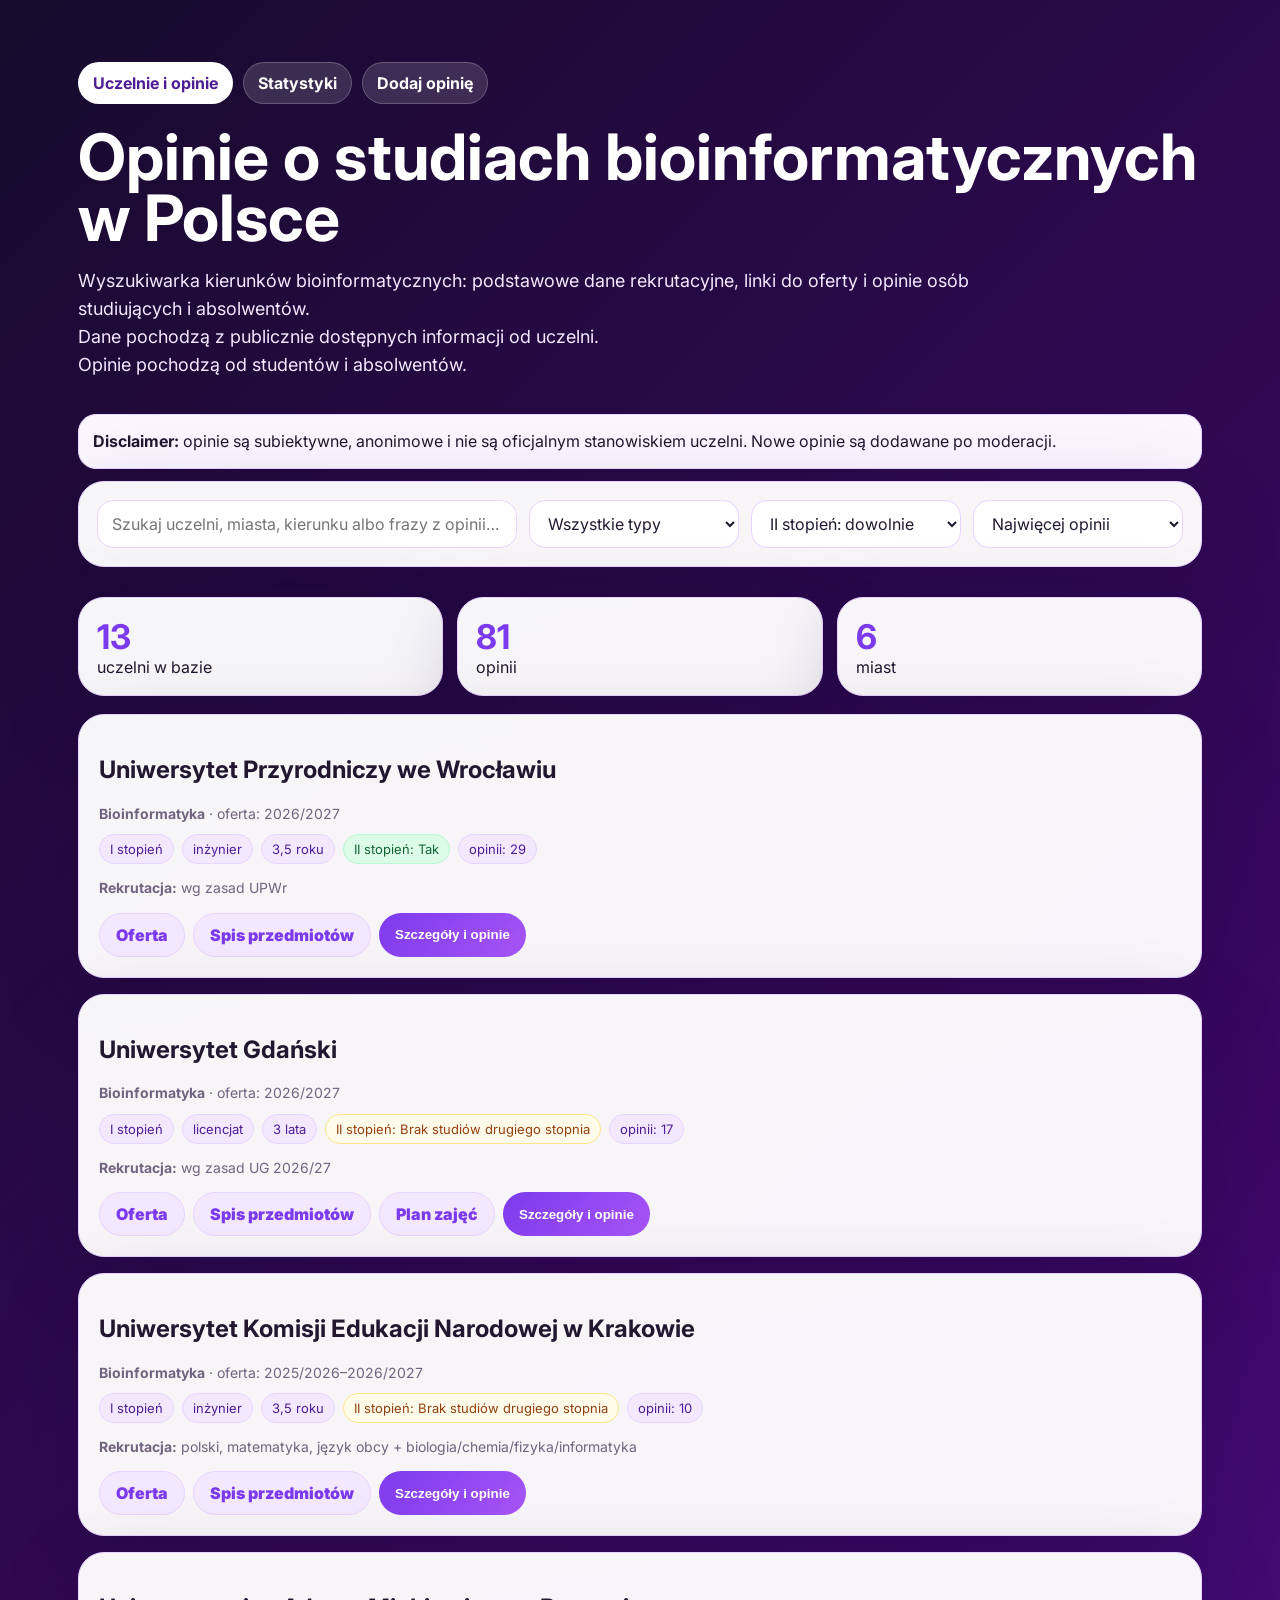
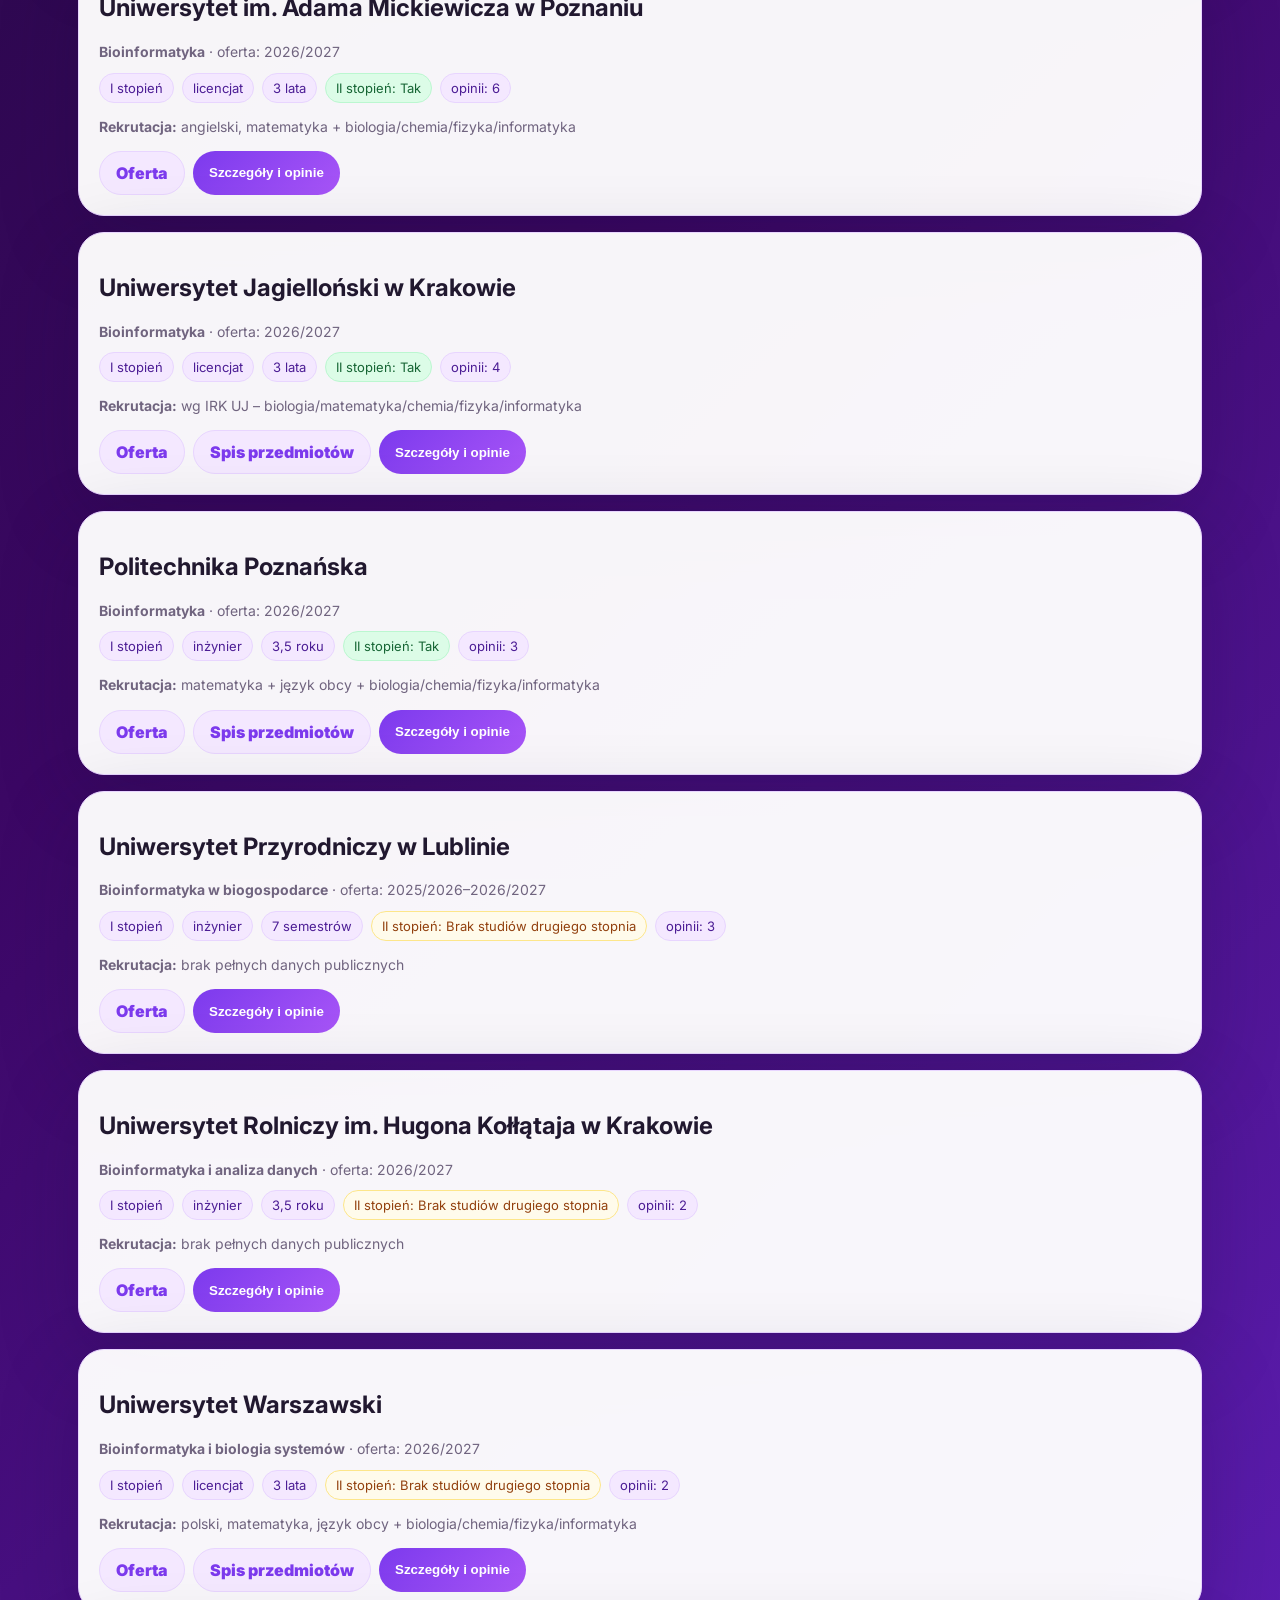
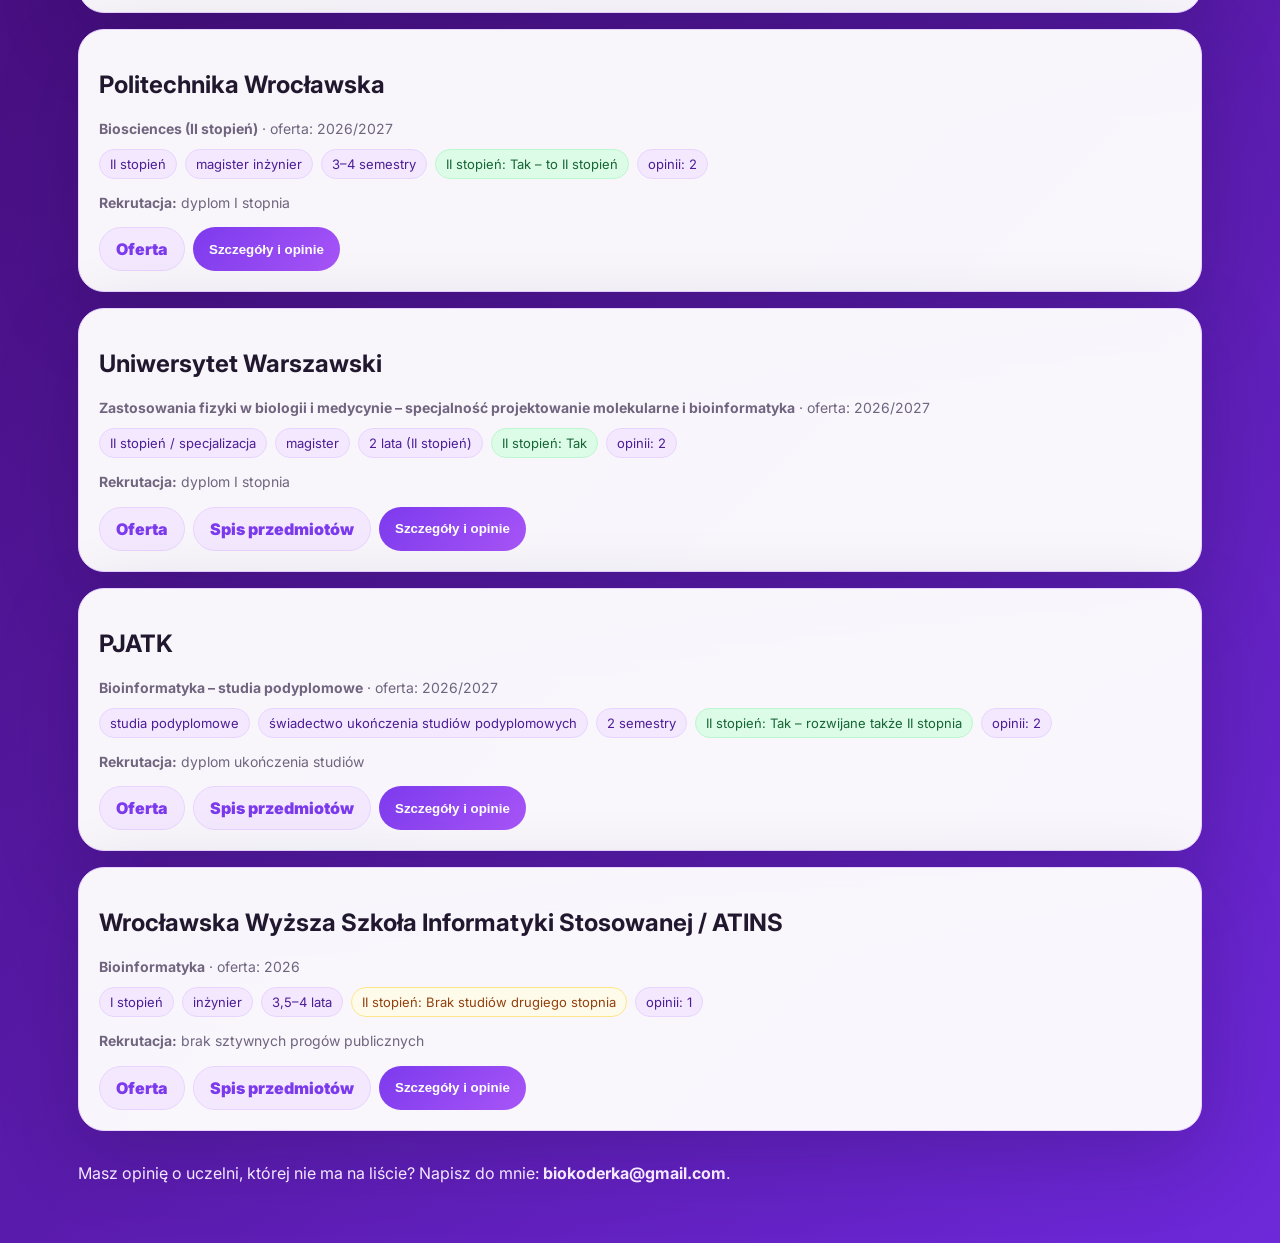
==== commit 001d3233: "Add files via upload" ====
--- a/docs/index.html
+++ b/docs/index.html
@@ -1,14 +1 @@
-<!doctype html><html lang="pl"><head><meta charset="utf-8"><meta name="viewport" content="width=device-width,initial-scale=1"><title>Opinie o bioinformatyce w Polsce</title><link rel="preconnect" href="https://fonts.googleapis.com"><link rel="preconnect" href="https://fonts.gstatic.com" crossorigin><link href="https://fonts.googleapis.com/css2?family=Inter:wght@400;700;800;900&display=swap" rel="stylesheet"><style>:root{--bg:#170b2d;--bg2:#241044;--card:#fff;--text:#21182f;--muted:#70647f;--primary:#7c3aed;--primary2:#a855f7;--soft:#f4e8ff;--soft2:#ead5ff;--border:#e8d5ff;--good:#166534;--warn:#92400e;--bad:#991b1b}*{box-sizing:border-box}body{margin:0;font-family:Inter,system-ui,-apple-system,Segoe UI,sans-serif;background:linear-gradient(135deg,var(--bg),#3b0764 42%,#6d28d9);color:var(--text)}a{color:var(--primary);font-weight:700;text-decoration:none}a:hover{text-decoration:underline}.wrap{max-width:1160px;margin:0 auto;padding:28px 18px}.hero{color:white;padding:34px 0 18px}.nav{display:flex;gap:10px;flex-wrap:wrap;align-items:center;margin-bottom:22px}.nav a{color:white;background:rgba(255,255,255,.14);border:1px solid rgba(255,255,255,.22);padding:10px 14px;border-radius:999px}.hero h1{font-size:clamp(32px,6vw,64px);line-height:.96;margin:0 0 14px}.hero p{max-width:860px;color:#f3e8ff;font-size:18px;line-height:1.5}.panel,.card{background:rgba(255,255,255,.96);border:1px solid var(--border);box-shadow:0 24px 80px rgba(24,8,48,.22);border-radius:26px}.panel{padding:18px;margin:12px 0 18px}.filters{display:grid;grid-template-columns:2fr 1fr 1fr 1fr;gap:12px}input,select,textarea{width:100%;border:1px solid var(--border);border-radius:16px;padding:12px 14px;background:white;color:var(--text);font:inherit}textarea{min-height:120px}label{font-weight:800;margin:14px 0 6px;display:block}.btn,button{border:0;border-radius:999px;padding:11px 16px;background:linear-gradient(135deg,var(--primary),var(--primary2));color:white;font-weight:900;cursor:pointer}.ghost{background:var(--soft);color:var(--primary);border:1px solid var(--border)}.grid{display:grid;grid-template-columns:repeat(3,1fr);gap:14px}.stat{padding:18px}.stat b{font-size:34px;color:var(--primary)}.cards{display:grid;gap:16px}.card{padding:20px}.meta{display:flex;gap:8px;flex-wrap:wrap;margin:10px 0}.pill{background:var(--soft);border:1px solid var(--border);border-radius:999px;padding:6px 10px;font-size:13px;color:#4c1d95}.good{color:var(--good);background:#dcfce7;border-color:#bbf7d0}.neutral{color:#4b5563;background:#f3f4f6;border-color:#e5e7eb}.bad{color:var(--bad);background:#fee2e2;border-color:#fecaca}.warn{color:var(--warn);background:#fffbeb;border-color:#fde68a}.small{color:var(--muted);font-size:14px;line-height:1.45}.links{display:flex;gap:8px;flex-wrap:wrap;margin-top:12px}.details{display:none;margin-top:14px;border-top:1px dashed var(--border);padding-top:14px}.review{background:#faf5ff;border:1px solid var(--border);border-radius:18px;padding:14px;margin:10px 0}.review p{white-space:pre-wrap;line-height:1.55}.empty{padding:24px;text-align:center;color:var(--muted)}table{width:100%;border-collapse:collapse;background:white;border-radius:18px;overflow:hidden}td,th{padding:10px;border-bottom:1px solid var(--border);text-align:left;vertical-align:top}.notice{background:#faf5ff;border:1px solid var(--border);border-radius:18px;padding:14px;line-height:1.5}.footer{color:#f3e8ff;margin:32px 0}.chart{display:grid;gap:10px}.barrow{display:grid;grid-template-columns:180px 1fr 50px;gap:12px;align-items:center;margin:10px 0}.bar{height:24px;border-radius:999px;background:var(--soft);overflow:hidden}.bar span{display:block;height:100%;background:linear-gradient(135deg,var(--primary),var(--primary2));border-radius:999px}.mapbox{display:grid;grid-template-columns:1.2fr .8fr;gap:18px;align-items:center}.map svg{width:100%;height:auto;max-height:500px}.city{fill:var(--primary);stroke:white;stroke-width:4}.citylabel{font-size:18px;font-weight:800;fill:#4c1d95}.legend{line-height:1.8}.legend b{color:var(--primary)}@media(max-width:820px){.filters,.grid,.mapbox{grid-template-columns:1fr}.hero h1{font-size:38px}.barrow{grid-template-columns:1fr}}</style></head><body><div class="wrap"><header class="hero"><nav class="nav"><a href="index.html">Uczelnie i opinie</a><a href="stats.html">Statystyki</a><a href="submit.html">Dodaj opinię</a></nav><h1>Opinie o studiach bioinformatycznych w Polsce</h1><p>Wyszukiwarka kierunków bioinformatycznych: podstawowe dane rekrutacyjne, linki do oferty i opinie osób studiujących i absolwentów.<br>Dane pochodzą z publicznie dostępnych informacji od uczelni.<br>Opinie pochodzą od studentów i absolwentów.</p></header><section class="panel"><div class="filters"><input id="q" placeholder="Szukaj uczelni, miasta, kierunku albo frazy z opinii…"><select id="level"><option value="">Wszystkie poziomy</option><option>licencjat</option><option>inżynier</option><option>magister</option><option>podyplomowe</option></select><select id="second"><option value="">II stopień: dowolnie</option><option value="tak">Jest II stopień</option><option value="nie">Brak studiów drugiego stopnia</option></select><select id="sort"><option value="reviews">Najwięcej opinii</option><option value="name">Alfabetycznie</option></select></div></section><section class="grid" id="top"></section><section class="cards" id="cards"></section><footer class="footer">Masz opinię o uczelni, której nie ma na liście? Napisz do mnie: <strong>biokoderka@gmail.com</strong>.</footer></div><script>
-const $=s=>document.querySelector(s);let universities=[],reviews=[];
-function esc(s){return String(s||'').replace(/[&<>"']/g,m=>({'&':'&amp;','<':'&lt;','>':'&gt;','"':'&quot;',"'":'&#039;'}[m]))}
-function isSecond(v){return String(v||'').toLowerCase().startsWith('tak')}
-function isFirstDegree(u){const t=String(u['Tytuł po ukończeniu']||'').toLowerCase();return t.includes('licencjat')||t.includes('inżynier')}
-function link(url,label){return url?`<a class="btn ghost" target="_blank" rel="noopener" href="${esc(url)}">${label}</a>`:''}
-function norm(s){return String(s||'').toLowerCase().normalize('NFD').replace(/[̀-ͯ]/g,'').replace(/[^a-z0-9]+/g,' ').trim()}
-function aliasesFor(u){let aliases=[u.Uczelnia,u.id]; const n=norm(u.Uczelnia+' '+(u['Pełny tytuł kierunku']||'')); if(n.includes('atins')||n.includes('wyzsza szkola informatyki')) aliases.push('ATINS Wrocław','Atins Wrocław','Wrocławska Wyższa Szkoła Informatyki Stosowanej / ATINS','Wrocławska Wyższa Szkoła Informatyki Stosowanej'); if(n.includes('pjatk')||n.includes('polsko japonska')) aliases.push('Podyplomowe PJATK','PJATK','Polsko-Japońska Akademia Technik Komputerowych'); if(n.includes('politechnika wroclawska')) aliases.push('Politechnika Wrocławska (II stopień)'); return aliases.map(norm)}
-function statsFor(u){const aliases=aliasesFor(u); const items=reviews.filter(r=>{const rn=norm(r.university); const dn=norm(r.degree); return aliases.includes(rn)||aliases.some(a=>a && (rn.includes(a)||a.includes(rn)))||(norm(u.Uczelnia).includes('uniwersytet warszawski')&&rn.startsWith('uniwersytet warszawski'))||(aliases.includes('pjatk')&&(rn.includes('pjatk')||dn.includes('podyplomowe')))}); return {items}}
-function renderStats(){const second=universities.filter(x=>isSecond(x['Czy jest II stopień na tej samej uczelni?'])).length;$('#top').innerHTML=`<div class="panel stat"><b>${universities.length}</b><br>programów w bazie</div><div class="panel stat"><b>${reviews.length}</b><br>opinii</div><div class="panel stat"><b>${second}</b><br>z II stopniem</div>`}
-function render(){const q=$('#q').value.toLowerCase().trim(), lvl=$('#level').value.toLowerCase(), sec=$('#second').value, sort=$('#sort').value;let list=universities.map(u=>({...u,_stats:statsFor(u)})).filter(u=>{const text=JSON.stringify(u).toLowerCase()+' '+u._stats.items.map(r=>r.comment).join(' ').toLowerCase();if(q&&!text.includes(q))return false;if(lvl&&!String(u['Tytuł po ukończeniu']).toLowerCase().includes(lvl)&&!String(u['Pełny tytuł kierunku']).toLowerCase().includes(lvl))return false;if(sec==='tak'&&!isSecond(u['Czy jest II stopień na tej samej uczelni?']))return false;if(sec==='nie'&&isSecond(u['Czy jest II stopień na tej samej uczelni?']))return false;return true});list.sort((a,b)=>sort==='name'?a.Uczelnia.localeCompare(b.Uczelnia,'pl'):b._stats.items.length-a._stats.items.length);$('#cards').innerHTML=list.length?list.map(card).join(''):'<div class="panel empty">Brak wyników dla tych filtrów.</div>';document.querySelectorAll('[data-toggle]').forEach(btn=>btn.onclick=()=>{const el=document.getElementById(btn.dataset.toggle);el.style.display=el.style.display==='block'?'none':'block'})}
-function card(u){const st=u._stats,id='d-'+u.id;return `<article class="card"><h2>${esc(u.Uczelnia)}</h2><div class="small"><b>${esc(u['Pełny tytuł kierunku']||'—')}</b> · oferta: ${esc(u['Rok oferty']||'—')}</div><div class="meta"><span class="pill">${esc(u['Tytuł po ukończeniu']||'—')}</span><span class="pill">${esc(u['Czas trwania']||'—')}</span><span class="pill ${isSecond(u['Czy jest II stopień na tej samej uczelni?'])?'good':'warn'}">II stopień: ${esc(u['Czy jest II stopień na tej samej uczelni?']||'—')}</span><span class="pill">opinii: ${st.items.length}</span></div><p class="small"><b>Rekrutacja:</b> ${esc(u['Wymagane przedmioty maturalne / rekrutacja']||'—')}</p><div class="links">${link(u['Link do pełnej oferty'],'Oferta')}${link(u['Link do spisu przedmiotów'],'Spis przedmiotów')}${link(u['Link do planu zajęć'],'Plan zajęć')}<button data-toggle="${id}">Szczegóły i opinie</button></div><div class="details" id="${id}"><table><tr><th>Czas trwania</th><td>${esc(u['Czas trwania']||'—')}</td></tr><tr><th>Tytuł po ukończeniu</th><td>${esc(u['Tytuł po ukończeniu']||'—')}</td></tr><tr><th>II stopień na tej samej uczelni</th><td>${esc(u['Czy jest II stopień na tej samej uczelni?']||'—')}</td></tr><tr><th>Rekrutacja</th><td>${esc(u['Wymagane przedmioty maturalne / rekrutacja']||'—')}</td></tr></table>${st.items.length?st.items.map(r=>`<div class="review"><strong class="pill">${esc(r.year||'2024')}</strong> <span class="small">${r.level?'· '+esc(r.level):''}</span><p>${esc(r.comment)}</p></div>`).join(''):'<p class="small">Brak opinii — dodaj pierwszą.</p>'}</div></article>`}
-async function init(){const [u,r]=await Promise.all([fetch('universities.json?v=6').then(x=>x.json()),fetch('reviews.json?v=6').then(x=>x.json())]);universities=u.universities||[];reviews=r.reviews||[];renderStats();render();['q','level','second','sort'].forEach(id=>$('#'+id).addEventListener('input',render))}init().catch(e=>{$('#cards').innerHTML='<div class="panel empty">Nie udało się wczytać danych. Uruchom przez GitHub Pages albo lokalny serwer.</div>';console.error(e)});
-</script></body></html>+<!doctype html><html lang="pl"><head><meta charset="utf-8"><meta name="viewport" content="width=device-width,initial-scale=1"><title>Opinie o bioinformatyce w Polsce</title><link rel="preconnect" href="https://fonts.googleapis.com"><link rel="preconnect" href="https://fonts.gstatic.com" crossorigin><link href="https://fonts.googleapis.com/css2?family=Inter:wght@400;700;800;900&display=swap" rel="stylesheet"><link rel="stylesheet" href="style.css?v=7"></head><body><div class="wrap"><header class="hero"><nav class="nav"><a class="active" href="index.html">Uczelnie i opinie</a><a class="" href="stats.html">Statystyki</a><a class="" href="submit.html">Dodaj opinię</a></nav><h1>Opinie o studiach bioinformatycznych w Polsce</h1><p>Wyszukiwarka kierunków bioinformatycznych: podstawowe dane rekrutacyjne, linki do oferty i opinie osób studiujących i absolwentów.<br>Dane pochodzą z publicznie dostępnych informacji od uczelni.<br>Opinie pochodzą od studentów i absolwentów.</p></header><section class="notice"><strong>Disclaimer:</strong> opinie są subiektywne, anonimowe i nie są oficjalnym stanowiskiem uczelni. Nowe opinie są dodawane po moderacji.</section><section class="panel"><div class="filters"><input id="q" placeholder="Szukaj uczelni, miasta, kierunku albo frazy z opinii…"><select id="type"><option value="">Wszystkie typy</option><option>I stopień</option><option>II stopień</option><option>II stopień / specjalizacja</option><option>studia podyplomowe</option></select><select id="second"><option value="">II stopień: dowolnie</option><option value="tak">Jest II stopień</option><option value="nie">Brak studiów drugiego stopnia</option></select><select id="sort"><option value="reviews">Najwięcej opinii</option><option value="name">Alfabetycznie</option></select></div></section><section class="grid" id="top"></section><section class="cards" id="cards"></section><footer class="footer">Masz opinię o uczelni, której nie ma na liście? Napisz do mnie: <strong>biokoderka@gmail.com</strong>.</footer></div><script src="app.js?v=7"></script></body></html>
--- a/docs/style.css
+++ b/docs/style.css
@@ -0,0 +1,2 @@
+
+:root{--bg:#170b2d;--bg2:#241044;--card:#fff;--text:#21182f;--muted:#70647f;--primary:#7c3aed;--primary2:#a855f7;--soft:#f4e8ff;--soft2:#ead5ff;--border:#e8d5ff;--good:#166534;--warn:#92400e;--bad:#991b1b}*{box-sizing:border-box}body{margin:0;font-family:Inter,system-ui,-apple-system,Segoe UI,sans-serif;background:linear-gradient(135deg,var(--bg),#3b0764 42%,#6d28d9);color:var(--text)}a{color:var(--primary);font-weight:700;text-decoration:none}a:hover{text-decoration:underline}.wrap{max-width:1160px;margin:0 auto;padding:28px 18px}.hero{color:white;padding:34px 0 18px}.nav{display:flex;gap:10px;flex-wrap:wrap;align-items:center;margin-bottom:22px}.nav a{color:white;background:rgba(255,255,255,.14);border:1px solid rgba(255,255,255,.22);padding:10px 14px;border-radius:999px}.nav a.active{background:white;color:#4c1d95}.hero h1{font-size:clamp(32px,6vw,64px);line-height:.96;margin:0 0 14px}.hero p{max-width:900px;color:#f3e8ff;font-size:18px;line-height:1.55}.panel,.card{background:rgba(255,255,255,.96);border:1px solid var(--border);box-shadow:0 24px 80px rgba(24,8,48,.22);border-radius:26px}.panel{padding:18px;margin:12px 0 18px}.filters{display:grid;grid-template-columns:2fr 1fr 1fr 1fr;gap:12px}input,select,textarea{width:100%;border:1px solid var(--border);border-radius:16px;padding:12px 14px;background:white;color:var(--text);font:inherit}textarea{min-height:140px}label{font-weight:800;margin:14px 0 6px;display:block}.btn,button{border:0;border-radius:999px;padding:11px 16px;background:linear-gradient(135deg,var(--primary),var(--primary2));color:white;font-weight:900;cursor:pointer;display:inline-block}.ghost{background:var(--soft);color:var(--primary);border:1px solid var(--border)}.grid{display:grid;grid-template-columns:repeat(3,1fr);gap:14px}.stat{padding:18px}.stat b{font-size:34px;color:var(--primary)}.cards{display:grid;gap:16px}.card{padding:20px}.meta{display:flex;gap:8px;flex-wrap:wrap;margin:10px 0}.pill{background:var(--soft);border:1px solid var(--border);border-radius:999px;padding:6px 10px;font-size:13px;color:#4c1d95;display:inline-flex}.good{color:var(--good);background:#dcfce7;border-color:#bbf7d0}.neutral{color:#4b5563;background:#f3f4f6;border-color:#e5e7eb}.bad{color:var(--bad);background:#fee2e2;border-color:#fecaca}.warn{color:var(--warn);background:#fffbeb;border-color:#fde68a}.small{color:var(--muted);font-size:14px;line-height:1.45}.links{display:flex;gap:8px;flex-wrap:wrap;margin-top:12px}.details{display:none;margin-top:14px;border-top:1px dashed var(--border);padding-top:14px}.review{background:#faf5ff;border:1px solid var(--border);border-radius:18px;padding:14px;margin:10px 0}.review p{white-space:pre-wrap;line-height:1.55}.empty{padding:24px;text-align:center;color:var(--muted)}table{width:100%;border-collapse:collapse;background:white;border-radius:18px;overflow:hidden}td,th{padding:10px;border-bottom:1px solid var(--border);text-align:left;vertical-align:top}.notice{background:#faf5ff;border:1px solid var(--border);border-radius:18px;padding:14px;line-height:1.55}.footer{color:#f3e8ff;margin:32px 0}.chart{display:grid;gap:10px}.barrow{display:grid;grid-template-columns:220px 1fr 50px;gap:12px;align-items:center;margin:10px 0}.bar{height:24px;border-radius:999px;background:var(--soft);overflow:hidden}.bar span{display:block;height:100%;background:linear-gradient(135deg,var(--primary),var(--primary2));border-radius:999px}.mapbox{display:grid;grid-template-columns:1.1fr .9fr;gap:18px;align-items:center}.poland{width:100%;max-height:540px}.poland .land{fill:#faf5ff;stroke:#7c3aed;stroke-width:4}.city-dot{fill:#7c3aed;stroke:white;stroke-width:4}.city-label{font-size:18px;font-weight:800;fill:#4c1d95}.city-count{font-size:14px;font-weight:900;fill:white;text-anchor:middle;dominant-baseline:middle}.legend{line-height:1.8}.legend b{color:var(--primary)}.hint{font-size:13px;color:var(--muted);margin-top:8px}.twocol{display:grid;grid-template-columns:1fr 1fr;gap:16px}@media(max-width:820px){.filters,.grid,.mapbox,.twocol{grid-template-columns:1fr}.hero h1{font-size:38px}.barrow{grid-template-columns:1fr}.barrow strong{display:block}}
